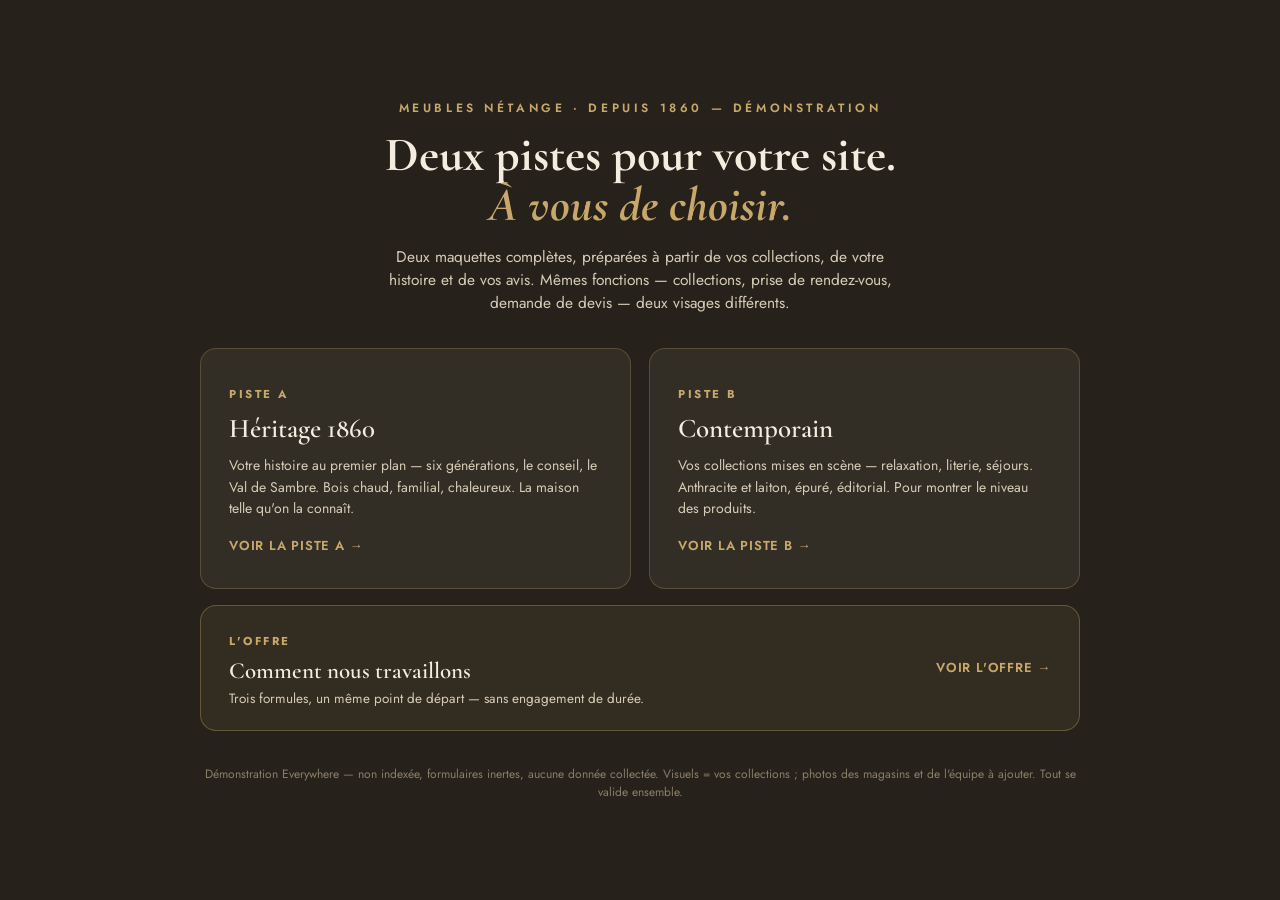
==== index.html @ 4c43f115 "regie: gamme Origine/Singulier/Everywhere — page /offre/ + porte sur le hub Origine 299 EUR puis 99 " ====
<!DOCTYPE html>
<html lang="fr"><head><meta charset="UTF-8"><meta name="viewport" content="width=device-width, initial-scale=1"><meta name="robots" content="noindex, nofollow">
<title>Meubles Nétange — deux pistes de site · démonstration Everywhere</title>
<link rel="preconnect" href="https://fonts.googleapis.com"><link rel="preconnect" href="https://fonts.gstatic.com" crossorigin>
<link href="https://fonts.googleapis.com/css2?family=Cormorant+Garamond:ital,wght@0,600;0,700;1,500&family=Jost:wght@400;600&display=swap" rel="stylesheet">
<style>
*{margin:0;padding:0;box-sizing:border-box}
body{font-family:'Jost',sans-serif;min-height:100vh;background:#26221b;color:#f3ecdf;display:flex;align-items:center;justify-content:center;padding:26px}
.hub{max-width:880px;width:100%;text-align:center}
.sur{font-size:12px;letter-spacing:.3em;text-transform:uppercase;color:#c8a86a;font-weight:600;margin-bottom:14px}
h1{font-family:'Cormorant Garamond',serif;font-weight:700;font-size:clamp(30px,5vw,48px);line-height:1.04}
h1 em{font-style:italic;color:#c8a86a}
.sous{margin:14px auto 34px;color:#d6cbb6;max-width:56ch;font-size:15.5px}
.portes{display:grid;grid-template-columns:1fr 1fr;gap:18px}
a.porte{display:block;text-decoration:none;color:inherit;background:rgba(243,236,223,.06);border:1.5px solid rgba(201,168,106,.25);border-radius:16px;padding:32px 28px;text-align:left;transition:.2s}
a.porte:hover{background:rgba(243,236,223,.11);border-color:#c8a86a;transform:translateY(-3px)}
.porte .l{font-size:11.5px;letter-spacing:.22em;text-transform:uppercase;font-weight:700;color:#c8a86a}
.porte h2{font-family:'Cormorant Garamond',serif;font-weight:600;font-size:27px;margin:8px 0 10px}
.porte p{font-size:14px;color:#d6cbb6;line-height:1.55}
.porte .go{display:inline-block;margin-top:16px;font-weight:600;font-size:13px;letter-spacing:.06em;text-transform:uppercase;color:#c8a86a}
.offre-porte{display:block;margin-top:16px;text-decoration:none;color:inherit;background:rgba(201,168,106,.08);border:1.5px solid rgba(201,168,106,.35);border-radius:16px;padding:22px 28px;text-align:left;display:flex;align-items:center;justify-content:space-between;gap:16px;transition:.2s}
.offre-porte:hover{background:rgba(201,168,106,.14);border-color:#c8a86a}
.offre-porte .l{font-size:11.5px;letter-spacing:.22em;text-transform:uppercase;font-weight:700;color:#c8a86a}
.offre-porte h2{font-family:'Cormorant Garamond',serif;font-weight:600;font-size:23px;margin:6px 0 4px}
.offre-porte p{font-size:13.5px;color:#d6cbb6}
.offre-porte .go{flex-shrink:0;font-weight:600;font-size:13px;letter-spacing:.06em;text-transform:uppercase;color:#c8a86a}
.pied{margin-top:34px;font-size:12px;color:#8a7e68}
@media(max-width:680px){.portes{grid-template-columns:1fr}.offre-porte{flex-direction:column;align-items:flex-start}}
</style></head><body>
<div class="hub">
  <div class="sur">Meubles Nétange · Depuis 1860 — démonstration</div>
  <h1>Deux pistes pour votre site.<br><em>À vous de choisir.</em></h1>
  <p class="sous">Deux maquettes complètes, préparées à partir de vos collections, de votre histoire et de vos
  avis. Mêmes fonctions — collections, prise de rendez-vous, demande de devis — deux visages différents.</p>
  <div class="portes">
    <a class="porte" href="heritage/">
      <span class="l">Piste A</span><h2>Héritage 1860</h2>
      <p>Votre histoire au premier plan — six générations, le conseil, le Val de Sambre. Bois chaud, familial,
      chaleureux. La maison telle qu'on la connaît.</p>
      <span class="go">Voir la piste A →</span>
    </a>
    <a class="porte" href="contemporain/">
      <span class="l">Piste B</span><h2>Contemporain</h2>
      <p>Vos collections mises en scène — relaxation, literie, séjours. Anthracite et laiton, épuré, éditorial.
      Pour montrer le niveau des produits.</p>
      <span class="go">Voir la piste B →</span>
    </a>
  </div>
  <a class="offre-porte" href="offre/">
    <div><span class="l">L'offre</span><h2>Comment nous travaillons</h2>
    <p>Trois formules, un même point de départ — sans engagement de durée.</p></div>
    <span class="go">Voir l'offre →</span>
  </a>
  <p class="pied">Démonstration Everywhere — non indexée, formulaires inertes, aucune donnée collectée.
  Visuels = vos collections ; photos des magasins et de l'équipe à ajouter. Tout se valide ensemble.</p>
</div>
</body></html>
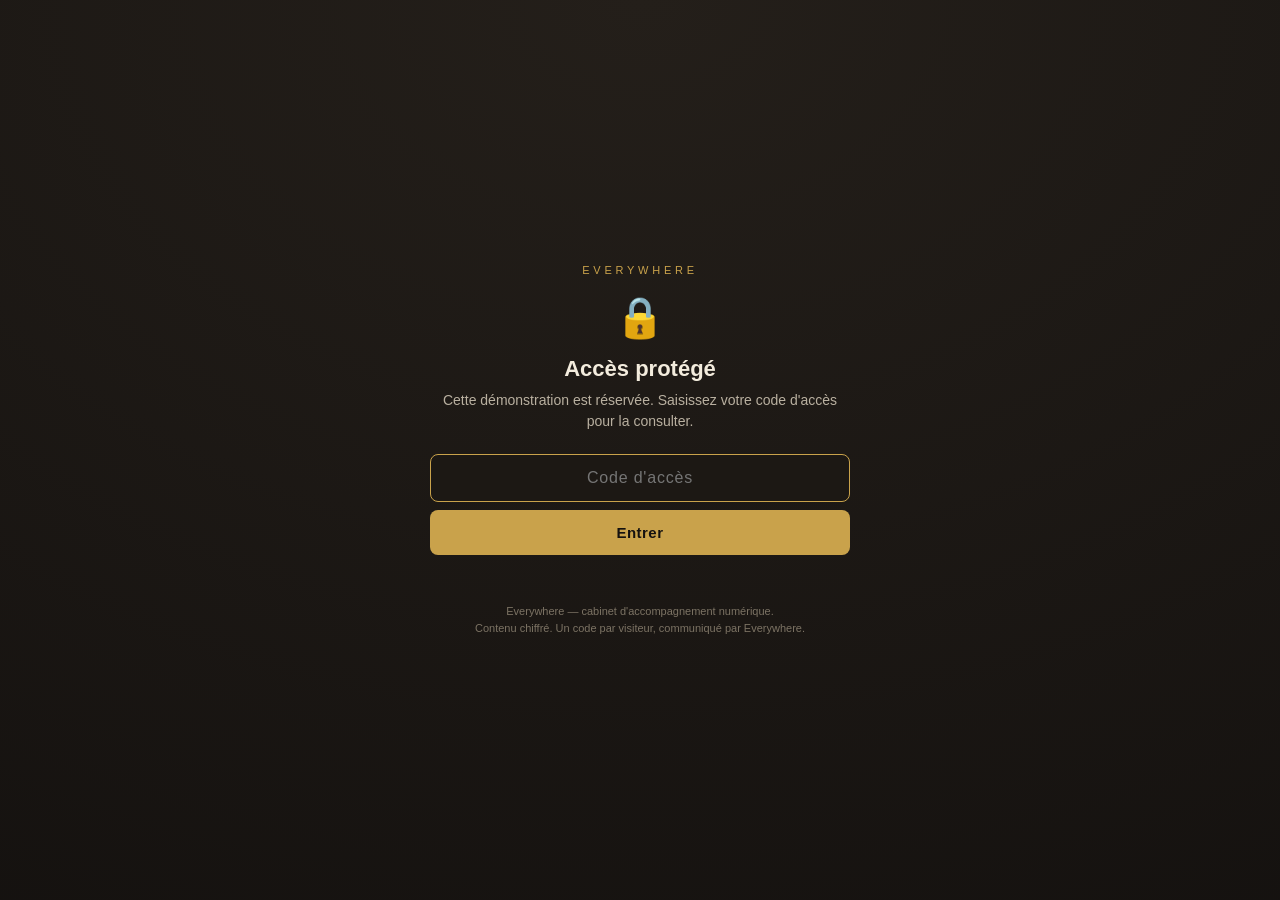
==== commit 148c142f: "regie: hero sublime (vraies photos + logo) + cadenas d'acces everywherexnetange Co-Authored-By: Clau" ====
--- a/index.html
+++ b/index.html
@@ -1,57 +1,76 @@
-<!DOCTYPE html>
-<html lang="fr"><head><meta charset="UTF-8"><meta name="viewport" content="width=device-width, initial-scale=1"><meta name="robots" content="noindex, nofollow">
-<title>Meubles Nétange — deux pistes de site · démonstration Everywhere</title>
-<link rel="preconnect" href="https://fonts.googleapis.com"><link rel="preconnect" href="https://fonts.gstatic.com" crossorigin>
-<link href="https://fonts.googleapis.com/css2?family=Cormorant+Garamond:ital,wght@0,600;0,700;1,500&family=Jost:wght@400;600&display=swap" rel="stylesheet">
+<!-- cadenas-everywhere -->
+<!DOCTYPE html><html lang="fr"><head><meta charset="UTF-8">
+<meta name="viewport" content="width=device-width, initial-scale=1.0">
+<meta name="robots" content="noindex, nofollow">
+<title>Accès protégé — Everywhere</title>
 <style>
+:root{--noir:#14110f;--or:#c9a24b;--creme:#f3ecdd}
 *{margin:0;padding:0;box-sizing:border-box}
-body{font-family:'Jost',sans-serif;min-height:100vh;background:#26221b;color:#f3ecdf;display:flex;align-items:center;justify-content:center;padding:26px}
-.hub{max-width:880px;width:100%;text-align:center}
-.sur{font-size:12px;letter-spacing:.3em;text-transform:uppercase;color:#c8a86a;font-weight:600;margin-bottom:14px}
-h1{font-family:'Cormorant Garamond',serif;font-weight:700;font-size:clamp(30px,5vw,48px);line-height:1.04}
-h1 em{font-style:italic;color:#c8a86a}
-.sous{margin:14px auto 34px;color:#d6cbb6;max-width:56ch;font-size:15.5px}
-.portes{display:grid;grid-template-columns:1fr 1fr;gap:18px}
-a.porte{display:block;text-decoration:none;color:inherit;background:rgba(243,236,223,.06);border:1.5px solid rgba(201,168,106,.25);border-radius:16px;padding:32px 28px;text-align:left;transition:.2s}
-a.porte:hover{background:rgba(243,236,223,.11);border-color:#c8a86a;transform:translateY(-3px)}
-.porte .l{font-size:11.5px;letter-spacing:.22em;text-transform:uppercase;font-weight:700;color:#c8a86a}
-.porte h2{font-family:'Cormorant Garamond',serif;font-weight:600;font-size:27px;margin:8px 0 10px}
-.porte p{font-size:14px;color:#d6cbb6;line-height:1.55}
-.porte .go{display:inline-block;margin-top:16px;font-weight:600;font-size:13px;letter-spacing:.06em;text-transform:uppercase;color:#c8a86a}
-.offre-porte{display:block;margin-top:16px;text-decoration:none;color:inherit;background:rgba(201,168,106,.08);border:1.5px solid rgba(201,168,106,.35);border-radius:16px;padding:22px 28px;text-align:left;display:flex;align-items:center;justify-content:space-between;gap:16px;transition:.2s}
-.offre-porte:hover{background:rgba(201,168,106,.14);border-color:#c8a86a}
-.offre-porte .l{font-size:11.5px;letter-spacing:.22em;text-transform:uppercase;font-weight:700;color:#c8a86a}
-.offre-porte h2{font-family:'Cormorant Garamond',serif;font-weight:600;font-size:23px;margin:6px 0 4px}
-.offre-porte p{font-size:13.5px;color:#d6cbb6}
-.offre-porte .go{flex-shrink:0;font-weight:600;font-size:13px;letter-spacing:.06em;text-transform:uppercase;color:#c8a86a}
-.pied{margin-top:34px;font-size:12px;color:#8a7e68}
-@media(max-width:680px){.portes{grid-template-columns:1fr}.offre-porte{flex-direction:column;align-items:flex-start}}
-</style></head><body>
-<div class="hub">
-  <div class="sur">Meubles Nétange · Depuis 1860 — démonstration</div>
-  <h1>Deux pistes pour votre site.<br><em>À vous de choisir.</em></h1>
-  <p class="sous">Deux maquettes complètes, préparées à partir de vos collections, de votre histoire et de vos
-  avis. Mêmes fonctions — collections, prise de rendez-vous, demande de devis — deux visages différents.</p>
-  <div class="portes">
-    <a class="porte" href="heritage/">
-      <span class="l">Piste A</span><h2>Héritage 1860</h2>
-      <p>Votre histoire au premier plan — six générations, le conseil, le Val de Sambre. Bois chaud, familial,
-      chaleureux. La maison telle qu'on la connaît.</p>
-      <span class="go">Voir la piste A →</span>
-    </a>
-    <a class="porte" href="contemporain/">
-      <span class="l">Piste B</span><h2>Contemporain</h2>
-      <p>Vos collections mises en scène — relaxation, literie, séjours. Anthracite et laiton, épuré, éditorial.
-      Pour montrer le niveau des produits.</p>
-      <span class="go">Voir la piste B →</span>
-    </a>
-  </div>
-  <a class="offre-porte" href="offre/">
-    <div><span class="l">L'offre</span><h2>Comment nous travaillons</h2>
-    <p>Trois formules, un même point de départ — sans engagement de durée.</p></div>
-    <span class="go">Voir l'offre →</span>
-  </a>
-  <p class="pied">Démonstration Everywhere — non indexée, formulaires inertes, aucune donnée collectée.
-  Visuels = vos collections ; photos des magasins et de l'équipe à ajouter. Tout se valide ensemble.</p>
+body{font-family:-apple-system,BlinkMacSystemFont,'Segoe UI',Roboto,sans-serif;min-height:100vh;
+ background:radial-gradient(120% 120% at 50% 0%,#241f1a,var(--noir));color:var(--creme);
+ display:flex;align-items:center;justify-content:center;padding:24px}
+.card{max-width:420px;width:100%;text-align:center}
+.mark{font-size:11px;letter-spacing:.34em;text-transform:uppercase;color:var(--or);margin-bottom:18px}
+.lock{font-size:40px;margin-bottom:14px}
+h1{font-size:22px;font-weight:600;line-height:1.25;margin-bottom:8px}
+p.sub{font-size:14px;color:#b9b0a0;margin-bottom:22px;line-height:1.5}
+form{display:flex;gap:8px;flex-direction:column}
+input{width:100%;background:#1c1814;border:1px solid rgba(201,162,75,.4);color:var(--creme);
+ padding:14px 16px;font-size:16px;border-radius:8px;text-align:center;letter-spacing:.05em}
+input:focus{outline:none;border-color:var(--or)}
+button{background:var(--or);color:var(--noir);border:none;padding:14px;font-size:15px;font-weight:600;
+ border-radius:8px;cursor:pointer;letter-spacing:.03em}
+button:hover{filter:brightness(1.08)}
+.err{color:#e6857a;font-size:13px;min-height:18px;margin-top:4px}
+.foot{margin-top:26px;font-size:11px;color:#7c7364;line-height:1.5}
+</style></head>
+<body>
+<div class="card">
+  <div class="mark">Everywhere</div>
+  <div class="lock">&#128274;</div>
+  <h1>Accès protégé</h1>
+  <p class="sub">Cette démonstration est réservée. Saisissez votre code d'accès pour la consulter.</p>
+  <form id="f"><input id="pw" type="password" placeholder="Code d'accès" autocomplete="off" autofocus>
+  <button type="submit">Entrer</button></form>
+  <div class="err" id="e"></div>
+  <div class="foot">Everywhere — cabinet d'accompagnement numérique.<br>Contenu chiffré. Un code par visiteur, communiqué par Everywhere.</div>
 </div>
-</body></html>
+<script>
+(function(){
+ var D={"v":1,"iters":210000,"iv":"21MWDazVznWwE14A","ct":"q13+qyh7NyGQRVXvoQjnv//I3teZnZKrOJBmvgNOZuR0ig31jqMyc989DdqSYme9lYirXJOuOD/kyCCKVH+gBe8APzO0qUgXz5xJNFHZJBWUFwSeInrTXUF1JJPFeaoSih9cJs87L3b77bj1p/[base64]/ObQ7cih+jvVy5DjybhkRGzROmRlfFzzbgT/[base64]/xLeIkM1jW5XgHfrBhgU2KMd35UHAoHHDCmeD+/y/dP373sMBWDRjoavtQ9IX7zVO9KATbpMEUDRUQxwudwnvhdf9u2M/m4katrjcUwkIOGACk6f0EFD4ExsXbEBv33P/[base64]/mssronpB8Zj2+jI4Gyo6Nn0NQAC7ELV4+pGfzbtRVjsJfIkvFN/sYUwJUuULhSt5F7utjIE0umYski+XaiCwCl320uWzEU/O3uabLCTulozjXe8ezdO97blnC0EZn7ZhladyhaE5t3H+3i7Ri1BCSKM6j/bzuuOWRS17I6uYvcz4SINplxiQWj6OTXRKmFEZ80MMhLUtOvb6Byw75dt4FH+zQGxf0xojuGyk7lF6294HGMWT/+tevoNk3nNo9qaEv4p4g6QTRgRO4RvyTXlG6GrIZKIOHO9FZu/QTS/Dbr5Az5rC/ys13LYpM1XEKjmxTHM4n3jKQU5PTN8AM5q7zj1QMs3/D5HuvOAcXHmwdVlLdvjXwhpGdDldVLFP04tULb3UEu8GiDni+zdpDzL5EVVOI3Na2szz/5SXeSknNdRdqSf57cRwBppEjTfTIfuyta/pRd65vqMDw1yWEB+Udl3PpOM6tcsEX5vGtjAi2vIa688Zn+wz6drVCu+TtQVsEmngcG+6PleBOktzVYtw/wdTLN/9SWxXYGh4zVKoxT/VR/PRhJsxpfayIAggvfiXLZtyaJ/PXEU0zRPNyQV+KnhSYcRipvv5LBf0yWCw560UJtIQMXnqyYBy0gUPKUmwgmWKMZIjxR/rM1JZinHwjCPzlp3HYKwjq3poHi+Zn7gTXUX8Fb7WVWnqQ8AI8t83OGNqDxE07rjhCcPbUIADk2aY8B5h31l79pQ6MJAqlI3rnGUs71K7C8cVX/Gn5LwOWBL1Zio/NFGNXqn4BPVrdF0E6EhdxreMSH7IgmLXvV/l2u1kWerzHd59iZCNcXlTZw1qUDXCz+xpmpPLi2ZSUTPX/L3YL+KhCsSPpy6BXL3KKbq6QEhlbQt/83VEw1Dx5LyGfhV48o8WpLId7Yh4fTBh3f8CQQDnibRKcuhowAJwzPZTDJKmD5/P89QrKZaEt/NQKYjX65Yow2XvHAYxOEQEVZnbyIJQKfW2BbQE9ZEz7j06gPGk6MGx3iYQc4xLixOF+rIDRrNz51l1HiJUXayhGyyoydWoNgbVbJ5PT3TA2gdOYSVZMDgPSfRhOBhY/JXTsxWLHpmR1aZza9b6zJmmm4hCaPYsVEW5fB8CXdSvGIrw957weT7mIuGkQl1INyL0YYKMZN4Doc2LZuBt7jyK5uzDZ0yJivIzv9ndBDkMdnZm59dhYZ5r5CsdnCyL36SjJZfKWARzAy78KCXaetqKOYUWmjvTs/AOemyHXTjq1Z1cRLLYk/GJKsR1nx3b4a9hEE5EKSGrgb7os9cwBCtvLLgQMv0PQglSr7wNFS5H50zwxHcuLNyVLc9WeGnHqm6sMi1C/U6R3v/uf6FxJi879d6ZtAGNKLHsyXLvr8fmKYMbS0vCmtr/ZmQIAX8DxIaQYKMMzkCKOPfOkOPVU29oL1CdKN4rVfSi/vbM6/ULsLdqS3OF9nFM3FBSNZcFKk9Bv8wCjm9emLRzNxXrSeLtIn7Vb0fdp9+hkQbZVf3G6UySEInQ/1Tce/N7R17/vJAcLf90dlYd1Gxy/V0J98Ic5oE7cqU6kWjHIxwmYENkgfk1KERRVO+ZFHTrUaBn8EkMo2Ir9mAa5hDqpOgchAH1wCBkFf8R7kS1DAww9kn4JpHCfvP3LLPxeMVE6U2R1HkACdnaf4E/Unn+DrfVjRIAxNiuLFZPJ4AbtlON1iNoYDcFqWW+DoDpeEW8QuoBlWWCfA2j1epGisVmQs/ugSr+c1DMiT8Ur4FpwZR6MPAl1rfbRKXztfj0d+BTpm1YiiaUmitFznvVOB0O2Uc8JsBmapPOVCxP0MAJcu6L6Guj8eIE/4fPN84M07p4K7PR3NBD4bGLYaag9RwlbEZAD8wY49th7zo2PsjqFEp4CGuQOjORhmw4OfWRLUa5yiSsbz7gmGodm/TRlTnUwpySke/Ggx/5MdEDHcuURjuf5r8QLrLqQvlOtAHeDc6TNAsZSGeC/lALc5asb3evwl/HADbfdh85YtRmqwEJ6ST1PRLZ3xvAwiy4qUqFmoHIfZJw4IprBE61/[base64]/aKSaLxyL5iKaCyP5Ketei5rRtwRaOxxRyFPkYGOZSmO1J098yMNrd6fQAjNqqmtDejkUF17gveAtAGMCE5A4TIqhpdwWBIPEPiI65np9FE80b8Fv8gYzaN/arKjEDR5PrIfVj8YtxMKQUq0FBJH7lJMmk2XDwLxJdzJvNXM3VdsT+1CPxjo9CKDfCHR8q4LLoXW14xgLy2DO4w/nU49Ljzcbf3FMfgD0NLcAAJaGkQCFTlogWnXeqi1ckIgSPA1XBRbM+I9X8Ft6+gv08T3Ww77Tl0qBNtDDnM5MdykOmAYQI7vUveKlQwdjADkGogqgoeOV/pV0dT0MnSELwxkt2iAIQH1nl+AcycsuSrbW/AcndoPeW8HfATPinABz5S//P7Od3zcw8xrkHV2DEX0yQfuxVEoYa975yzgPa6tcwZ8MUW9Pwwe1h7qZEf+8JaoUc2UhF2s14AqI64QrBiz5WnDXnt2qbsisCN10V0w0ph8V/B5UqgE2mfVgySGYXJnwTH7tZFnVK2s+b+YYdpTsQbz5R6slqYeZ0qKK+5owXyeD38n7xC83/emC507K/Jy6RKWo00pPKGlrzPabnhvTGTY4Bmsbv1tgVffz+Pxcpo+47NmGTXxC3EndjjCz00xjod4HeRkS/n6280ejyNcy7SNQlTblAFcMYAT4e55AU+Qs4CwYnwaWot4BQYuUIo8Wlvy4qkAC6NtZEtFtWili4zIEaAC8gLA6/edDx0OxIrcdqCnGa69Krcod4QOgspOBECEmr9DWkLX1+Lnb4J07TOHdamKgPh09VBWSNZ+wIZhvqRnL9JdWQqplEwaMI6jsAScfzkgHdm4xjUlGIiva6OX7jA2Jy8tTu3Hrbhsac90z7xYUAraGG5h+oXdBRfuIUFACphzT8X/e/FTCvb+m64xSDQtDBO/p8lyJHkMFRBYa+7NOe5uSDrDtfL2avtfGRZDG2tMJxwmLfVfbRD3r9cGlFM1bk1tcqmRLpSg/MuT+sGyid2Tw0sT3Rr7XJ/Bf7Z1lZF0bl9Mm4Jy8eYcCrnBmgSOa0fCqnsvAvgPPTo3qAlaf1MA6ZnaI3/Aq4lAceyLCPCFor8ZVflpXSYgm0GS0k/WhE2TnZsn2oTSHoAlf0bUP+q95MrbVtwLv9DxiLsDKl6lsaThNw8UOs8hze9cPANoobvjX3Zi9RNfgm6I+Wyvvq3Z+CN+HnB+i/mLNJMYASA3k1OWNTFUnd1l2Zwbd/y4PN7rlbYDPmIOWQuwnxMB5+Yd98zknDRo4Mf6ov8s/U6QkLedTNeFwobvlDGIUIEcutvNrB/jV5RmksyAQo3TP8/yrtfmFvcS+KoID+APRZ4x6G+5qrdpJjPQXVkmZ5SdVbxg3YQp8dVitOsoADqxU33cCSO3/p4S0//[base64]/[base64]/rLzWY7F6p9TPEa93nbL/fcO6OmyTPo2BXkSZuwHbEBjL65poAyXbLRq2UQGJYbNhIkRPESVYpojpfANPBhg/3u3gfwmNTBwSsMScvLsSuoY4CMpnzk4Loz2vLRwS1LTGIx1HRSAWktzshs8YE+cBfdC7fXr5IBetJVo9g5GNwyaKnXW4Vw+I+e9+mH5QKM5oq6Nlx5IbuPG1hJIFwVCJ935erJ/s6+GQuA8p+a0fglyUiKiZaKAHUOvqUp9nWG49q+Vwb3OL10X4Ch1278BGXw6hNDGooFACsNZL4GYHUeRqvyO5hIH7Kn+fEL0OHci6RrNXCebl0HR0IyQK/VVtnrqt0bySWbuH4KhtqtuZrzvJJfL/w/11EW+yWSNn7Ai1E7Iqrldy//Y42A5UL4kURD9VpnWqH+Jvl8fvWqrSEJ2SKiNqTPLkHqsXIwqMs8MWiv0NLeeg1Z5FF3oyzl+3IWgmlJ3NeSIvEo+zKcVj82Y/LPA8xEQLMLQcRO0BQ34PjU4XkaQQod7aeXkQ+aDLvRJ32JrUSHLgI6qX5MCoOqT2e4KF5YLYT7DDBvVQPzeCinRNBgyaBXNbfxmZxXdiCxYqTpFzWqRIF35skHLha4K3/nm7HKmcvd8j36qLg+/S+JqA==","wraps":[{"role":"client","salt":"roxH5c6mtOVqRRHB15J4ug==","iv":"SqeIbiCEw0ao1gWC","wrapped":"f3eVs8nR9yLwd/OOIoB9eIlZbCwc3d7APvrO3cfGYeR87asloSNgWjomZKiFOB1h"}]};
+ var dec=function(s){var b=atob(s),u=new Uint8Array(b.length);for(var i=0;i<b.length;i++)u[i]=b.charCodeAt(i);return u;};
+ var enc=new TextEncoder();
+ async function derive(pw,salt){
+  var km=await crypto.subtle.importKey('raw',enc.encode(pw),'PBKDF2',false,['deriveKey']);
+  return crypto.subtle.deriveKey({name:'PBKDF2',salt:salt,iterations:D.iters,hash:'SHA-256'},km,{name:'AES-GCM',length:256},false,['decrypt']);
+ }
+ async function tryUnlock(pw){
+  for(var i=0;i<D.wraps.length;i++){
+   var w=D.wraps[i];
+   try{
+    var wk=await derive(pw,dec(w.salt));
+    var ckRaw=new Uint8Array(await crypto.subtle.decrypt({name:'AES-GCM',iv:dec(w.iv)},wk,dec(w.wrapped)));
+    var ck=await crypto.subtle.importKey('raw',ckRaw,'AES-GCM',false,['decrypt']);
+    var html=new TextDecoder().decode(await crypto.subtle.decrypt({name:'AES-GCM',iv:dec(D.iv)},ck,dec(D.ct)));
+    return {ok:true,role:w.role,html:html};
+   }catch(e){}
+  }
+  return {ok:false};
+ }
+ function render(html){document.open();document.write(html);document.close();}
+ async function boot(){
+  var pw=null;try{pw=sessionStorage.getItem('ew_pass');}catch(e){}
+  if(pw){var r=await tryUnlock(pw);if(r.ok){render(r.html);return;}}
+  document.getElementById('f').addEventListener('submit',async function(ev){
+   ev.preventDefault();
+   var v=document.getElementById('pw').value;
+   document.getElementById('e').textContent='';
+   var r=await tryUnlock(v);
+   if(r.ok){try{sessionStorage.setItem('ew_pass',v);}catch(e){}render(r.html);}
+   else{document.getElementById('e').textContent='Code incorrect.';document.getElementById('pw').select();}
+  });
+ }
+ if(!crypto||!crypto.subtle){document.getElementById('e').textContent='Navigateur non compatible.';}else{boot();}
+})();
+</script>
+</body></html>
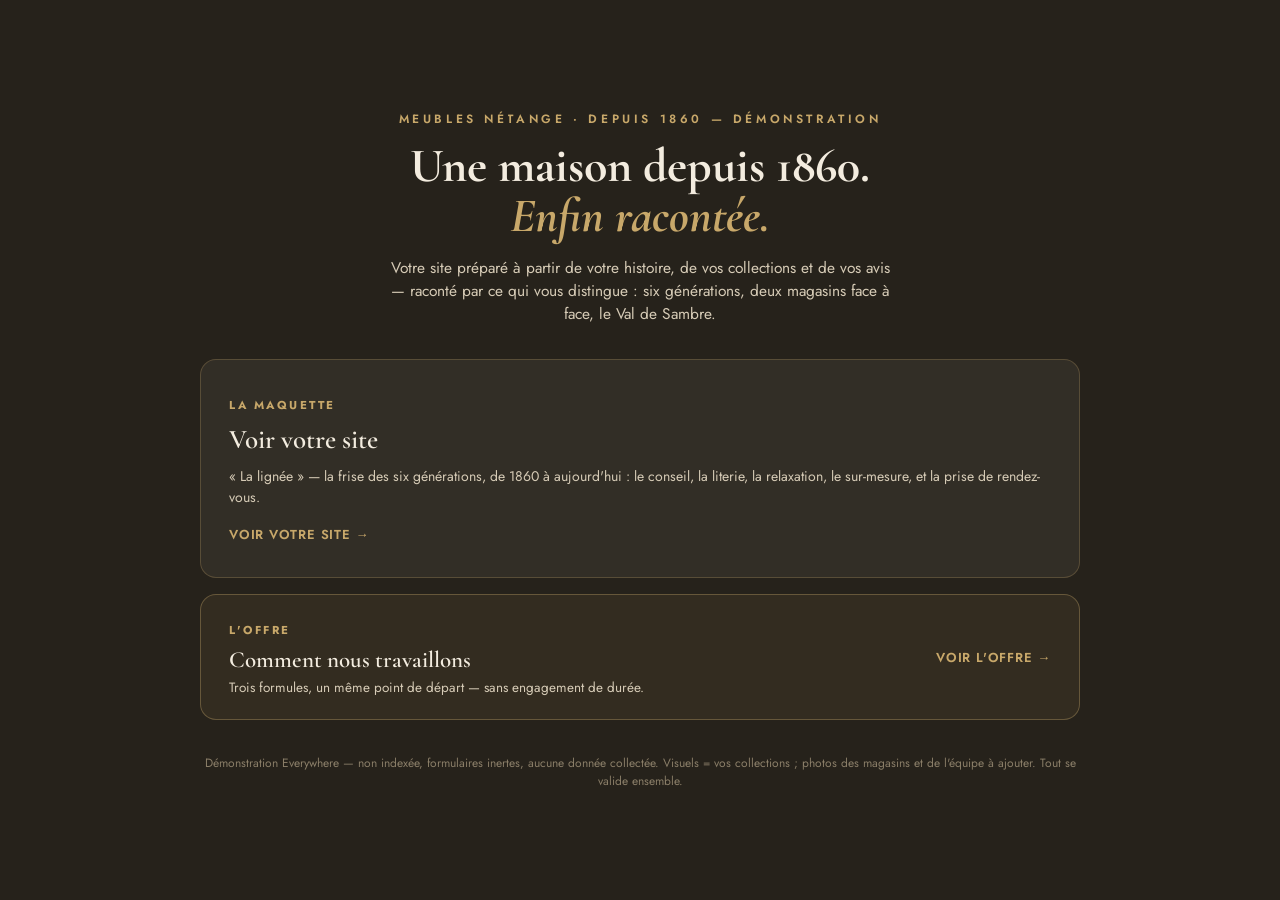
==== commit c150d364: "demo ouverte — retrait du cadenas (acces libre jusqu'a nouvel ordre)" ====
--- a/index.html
+++ b/index.html
@@ -1,76 +1,51 @@
-<!-- cadenas-everywhere -->
-<!DOCTYPE html><html lang="fr"><head><meta charset="UTF-8">
-<meta name="viewport" content="width=device-width, initial-scale=1.0">
-<meta name="robots" content="noindex, nofollow">
-<title>Accès protégé — Everywhere</title>
+<!DOCTYPE html>
+<html lang="fr"><head><meta charset="UTF-8"><meta name="viewport" content="width=device-width, initial-scale=1"><meta name="robots" content="noindex, nofollow">
+<title>Meubles Nétange — deux pistes de site · démonstration Everywhere</title>
+<link rel="preconnect" href="https://fonts.googleapis.com"><link rel="preconnect" href="https://fonts.gstatic.com" crossorigin>
+<link href="https://fonts.googleapis.com/css2?family=Cormorant+Garamond:ital,wght@0,600;0,700;1,500&family=Jost:wght@400;600&display=swap" rel="stylesheet">
 <style>
-:root{--noir:#14110f;--or:#c9a24b;--creme:#f3ecdd}
 *{margin:0;padding:0;box-sizing:border-box}
-body{font-family:-apple-system,BlinkMacSystemFont,'Segoe UI',Roboto,sans-serif;min-height:100vh;
- background:radial-gradient(120% 120% at 50% 0%,#241f1a,var(--noir));color:var(--creme);
- display:flex;align-items:center;justify-content:center;padding:24px}
-.card{max-width:420px;width:100%;text-align:center}
-.mark{font-size:11px;letter-spacing:.34em;text-transform:uppercase;color:var(--or);margin-bottom:18px}
-.lock{font-size:40px;margin-bottom:14px}
-h1{font-size:22px;font-weight:600;line-height:1.25;margin-bottom:8px}
-p.sub{font-size:14px;color:#b9b0a0;margin-bottom:22px;line-height:1.5}
-form{display:flex;gap:8px;flex-direction:column}
-input{width:100%;background:#1c1814;border:1px solid rgba(201,162,75,.4);color:var(--creme);
- padding:14px 16px;font-size:16px;border-radius:8px;text-align:center;letter-spacing:.05em}
-input:focus{outline:none;border-color:var(--or)}
-button{background:var(--or);color:var(--noir);border:none;padding:14px;font-size:15px;font-weight:600;
- border-radius:8px;cursor:pointer;letter-spacing:.03em}
-button:hover{filter:brightness(1.08)}
-.err{color:#e6857a;font-size:13px;min-height:18px;margin-top:4px}
-.foot{margin-top:26px;font-size:11px;color:#7c7364;line-height:1.5}
-</style></head>
-<body>
-<div class="card">
-  <div class="mark">Everywhere</div>
-  <div class="lock">&#128274;</div>
-  <h1>Accès protégé</h1>
-  <p class="sub">Cette démonstration est réservée. Saisissez votre code d'accès pour la consulter.</p>
-  <form id="f"><input id="pw" type="password" placeholder="Code d'accès" autocomplete="off" autofocus>
-  <button type="submit">Entrer</button></form>
-  <div class="err" id="e"></div>
-  <div class="foot">Everywhere — cabinet d'accompagnement numérique.<br>Contenu chiffré. Un code par visiteur, communiqué par Everywhere.</div>
+body{font-family:'Jost',sans-serif;min-height:100vh;background:#26221b;color:#f3ecdf;display:flex;align-items:center;justify-content:center;padding:26px}
+.hub{max-width:880px;width:100%;text-align:center}
+.sur{font-size:12px;letter-spacing:.3em;text-transform:uppercase;color:#c8a86a;font-weight:600;margin-bottom:14px}
+h1{font-family:'Cormorant Garamond',serif;font-weight:700;font-size:clamp(30px,5vw,48px);line-height:1.04}
+h1 em{font-style:italic;color:#c8a86a}
+.sous{margin:14px auto 34px;color:#d6cbb6;max-width:56ch;font-size:15.5px}
+.portes{display:grid;grid-template-columns:1fr 1fr;gap:18px}
+a.porte{display:block;text-decoration:none;color:inherit;background:rgba(243,236,223,.06);border:1.5px solid rgba(201,168,106,.25);border-radius:16px;padding:32px 28px;text-align:left;transition:.2s}
+a.porte:hover{background:rgba(243,236,223,.11);border-color:#c8a86a;transform:translateY(-3px)}
+.porte .l{font-size:11.5px;letter-spacing:.22em;text-transform:uppercase;font-weight:700;color:#c8a86a}
+.porte h2{font-family:'Cormorant Garamond',serif;font-weight:600;font-size:27px;margin:8px 0 10px}
+.porte p{font-size:14px;color:#d6cbb6;line-height:1.55}
+.porte .go{display:inline-block;margin-top:16px;font-weight:600;font-size:13px;letter-spacing:.06em;text-transform:uppercase;color:#c8a86a}
+.offre-porte{display:block;margin-top:16px;text-decoration:none;color:inherit;background:rgba(201,168,106,.08);border:1.5px solid rgba(201,168,106,.35);border-radius:16px;padding:22px 28px;text-align:left;display:flex;align-items:center;justify-content:space-between;gap:16px;transition:.2s}
+.offre-porte:hover{background:rgba(201,168,106,.14);border-color:#c8a86a}
+.offre-porte .l{font-size:11.5px;letter-spacing:.22em;text-transform:uppercase;font-weight:700;color:#c8a86a}
+.offre-porte h2{font-family:'Cormorant Garamond',serif;font-weight:600;font-size:23px;margin:6px 0 4px}
+.offre-porte p{font-size:13.5px;color:#d6cbb6}
+.offre-porte .go{flex-shrink:0;font-weight:600;font-size:13px;letter-spacing:.06em;text-transform:uppercase;color:#c8a86a}
+.pied{margin-top:34px;font-size:12px;color:#8a7e68}
+@media(max-width:680px){.portes{grid-template-columns:1fr}.offre-porte{flex-direction:column;align-items:flex-start}}
+</style></head><body>
+<div class="hub">
+  <div class="sur">Meubles Nétange · Depuis 1860 — démonstration</div>
+  <h1>Une maison depuis 1860.<br><em>Enfin racontée.</em></h1>
+  <p class="sous">Votre site préparé à partir de votre histoire, de vos collections et de vos avis —
+  raconté par ce qui vous distingue : six générations, deux magasins face à face, le Val de Sambre.</p>
+  <div class="portes" style="grid-template-columns:1fr">
+    <a class="porte" href="heritage/">
+      <span class="l">La maquette</span><h2>Voir votre site</h2>
+      <p>« La lignée » — la frise des six générations, de 1860 à aujourd'hui : le conseil, la literie,
+      la relaxation, le sur-mesure, et la prise de rendez-vous.</p>
+      <span class="go">Voir votre site →</span>
+    </a>
+  </div>
+  <a class="offre-porte" href="offre/">
+    <div><span class="l">L'offre</span><h2>Comment nous travaillons</h2>
+    <p>Trois formules, un même point de départ — sans engagement de durée.</p></div>
+    <span class="go">Voir l'offre →</span>
+  </a>
+  <p class="pied">Démonstration Everywhere — non indexée, formulaires inertes, aucune donnée collectée.
+  Visuels = vos collections ; photos des magasins et de l'équipe à ajouter. Tout se valide ensemble.</p>
 </div>
-<script>
-(function(){
- var D={"v":1,"iters":210000,"iv":"21MWDazVznWwE14A","ct":"q13+qyh7NyGQRVXvoQjnv//I3teZnZKrOJBmvgNOZuR0ig31jqMyc989DdqSYme9lYirXJOuOD/kyCCKVH+gBe8APzO0qUgXz5xJNFHZJBWUFwSeInrTXUF1JJPFeaoSih9cJs87L3b77bj1p/[base64]/ObQ7cih+jvVy5DjybhkRGzROmRlfFzzbgT/[base64]/xLeIkM1jW5XgHfrBhgU2KMd35UHAoHHDCmeD+/y/dP373sMBWDRjoavtQ9IX7zVO9KATbpMEUDRUQxwudwnvhdf9u2M/m4katrjcUwkIOGACk6f0EFD4ExsXbEBv33P/[base64]/mssronpB8Zj2+jI4Gyo6Nn0NQAC7ELV4+pGfzbtRVjsJfIkvFN/sYUwJUuULhSt5F7utjIE0umYski+XaiCwCl320uWzEU/O3uabLCTulozjXe8ezdO97blnC0EZn7ZhladyhaE5t3H+3i7Ri1BCSKM6j/bzuuOWRS17I6uYvcz4SINplxiQWj6OTXRKmFEZ80MMhLUtOvb6Byw75dt4FH+zQGxf0xojuGyk7lF6294HGMWT/+tevoNk3nNo9qaEv4p4g6QTRgRO4RvyTXlG6GrIZKIOHO9FZu/QTS/Dbr5Az5rC/ys13LYpM1XEKjmxTHM4n3jKQU5PTN8AM5q7zj1QMs3/D5HuvOAcXHmwdVlLdvjXwhpGdDldVLFP04tULb3UEu8GiDni+zdpDzL5EVVOI3Na2szz/5SXeSknNdRdqSf57cRwBppEjTfTIfuyta/pRd65vqMDw1yWEB+Udl3PpOM6tcsEX5vGtjAi2vIa688Zn+wz6drVCu+TtQVsEmngcG+6PleBOktzVYtw/wdTLN/9SWxXYGh4zVKoxT/VR/PRhJsxpfayIAggvfiXLZtyaJ/PXEU0zRPNyQV+KnhSYcRipvv5LBf0yWCw560UJtIQMXnqyYBy0gUPKUmwgmWKMZIjxR/rM1JZinHwjCPzlp3HYKwjq3poHi+Zn7gTXUX8Fb7WVWnqQ8AI8t83OGNqDxE07rjhCcPbUIADk2aY8B5h31l79pQ6MJAqlI3rnGUs71K7C8cVX/Gn5LwOWBL1Zio/NFGNXqn4BPVrdF0E6EhdxreMSH7IgmLXvV/l2u1kWerzHd59iZCNcXlTZw1qUDXCz+xpmpPLi2ZSUTPX/L3YL+KhCsSPpy6BXL3KKbq6QEhlbQt/83VEw1Dx5LyGfhV48o8WpLId7Yh4fTBh3f8CQQDnibRKcuhowAJwzPZTDJKmD5/P89QrKZaEt/NQKYjX65Yow2XvHAYxOEQEVZnbyIJQKfW2BbQE9ZEz7j06gPGk6MGx3iYQc4xLixOF+rIDRrNz51l1HiJUXayhGyyoydWoNgbVbJ5PT3TA2gdOYSVZMDgPSfRhOBhY/JXTsxWLHpmR1aZza9b6zJmmm4hCaPYsVEW5fB8CXdSvGIrw957weT7mIuGkQl1INyL0YYKMZN4Doc2LZuBt7jyK5uzDZ0yJivIzv9ndBDkMdnZm59dhYZ5r5CsdnCyL36SjJZfKWARzAy78KCXaetqKOYUWmjvTs/AOemyHXTjq1Z1cRLLYk/GJKsR1nx3b4a9hEE5EKSGrgb7os9cwBCtvLLgQMv0PQglSr7wNFS5H50zwxHcuLNyVLc9WeGnHqm6sMi1C/U6R3v/uf6FxJi879d6ZtAGNKLHsyXLvr8fmKYMbS0vCmtr/ZmQIAX8DxIaQYKMMzkCKOPfOkOPVU29oL1CdKN4rVfSi/vbM6/ULsLdqS3OF9nFM3FBSNZcFKk9Bv8wCjm9emLRzNxXrSeLtIn7Vb0fdp9+hkQbZVf3G6UySEInQ/1Tce/N7R17/vJAcLf90dlYd1Gxy/V0J98Ic5oE7cqU6kWjHIxwmYENkgfk1KERRVO+ZFHTrUaBn8EkMo2Ir9mAa5hDqpOgchAH1wCBkFf8R7kS1DAww9kn4JpHCfvP3LLPxeMVE6U2R1HkACdnaf4E/Unn+DrfVjRIAxNiuLFZPJ4AbtlON1iNoYDcFqWW+DoDpeEW8QuoBlWWCfA2j1epGisVmQs/ugSr+c1DMiT8Ur4FpwZR6MPAl1rfbRKXztfj0d+BTpm1YiiaUmitFznvVOB0O2Uc8JsBmapPOVCxP0MAJcu6L6Guj8eIE/4fPN84M07p4K7PR3NBD4bGLYaag9RwlbEZAD8wY49th7zo2PsjqFEp4CGuQOjORhmw4OfWRLUa5yiSsbz7gmGodm/TRlTnUwpySke/Ggx/5MdEDHcuURjuf5r8QLrLqQvlOtAHeDc6TNAsZSGeC/lALc5asb3evwl/HADbfdh85YtRmqwEJ6ST1PRLZ3xvAwiy4qUqFmoHIfZJw4IprBE61/[base64]/aKSaLxyL5iKaCyP5Ketei5rRtwRaOxxRyFPkYGOZSmO1J098yMNrd6fQAjNqqmtDejkUF17gveAtAGMCE5A4TIqhpdwWBIPEPiI65np9FE80b8Fv8gYzaN/arKjEDR5PrIfVj8YtxMKQUq0FBJH7lJMmk2XDwLxJdzJvNXM3VdsT+1CPxjo9CKDfCHR8q4LLoXW14xgLy2DO4w/nU49Ljzcbf3FMfgD0NLcAAJaGkQCFTlogWnXeqi1ckIgSPA1XBRbM+I9X8Ft6+gv08T3Ww77Tl0qBNtDDnM5MdykOmAYQI7vUveKlQwdjADkGogqgoeOV/pV0dT0MnSELwxkt2iAIQH1nl+AcycsuSrbW/AcndoPeW8HfATPinABz5S//P7Od3zcw8xrkHV2DEX0yQfuxVEoYa975yzgPa6tcwZ8MUW9Pwwe1h7qZEf+8JaoUc2UhF2s14AqI64QrBiz5WnDXnt2qbsisCN10V0w0ph8V/B5UqgE2mfVgySGYXJnwTH7tZFnVK2s+b+YYdpTsQbz5R6slqYeZ0qKK+5owXyeD38n7xC83/emC507K/Jy6RKWo00pPKGlrzPabnhvTGTY4Bmsbv1tgVffz+Pxcpo+47NmGTXxC3EndjjCz00xjod4HeRkS/n6280ejyNcy7SNQlTblAFcMYAT4e55AU+Qs4CwYnwaWot4BQYuUIo8Wlvy4qkAC6NtZEtFtWili4zIEaAC8gLA6/edDx0OxIrcdqCnGa69Krcod4QOgspOBECEmr9DWkLX1+Lnb4J07TOHdamKgPh09VBWSNZ+wIZhvqRnL9JdWQqplEwaMI6jsAScfzkgHdm4xjUlGIiva6OX7jA2Jy8tTu3Hrbhsac90z7xYUAraGG5h+oXdBRfuIUFACphzT8X/e/FTCvb+m64xSDQtDBO/p8lyJHkMFRBYa+7NOe5uSDrDtfL2avtfGRZDG2tMJxwmLfVfbRD3r9cGlFM1bk1tcqmRLpSg/MuT+sGyid2Tw0sT3Rr7XJ/Bf7Z1lZF0bl9Mm4Jy8eYcCrnBmgSOa0fCqnsvAvgPPTo3qAlaf1MA6ZnaI3/Aq4lAceyLCPCFor8ZVflpXSYgm0GS0k/WhE2TnZsn2oTSHoAlf0bUP+q95MrbVtwLv9DxiLsDKl6lsaThNw8UOs8hze9cPANoobvjX3Zi9RNfgm6I+Wyvvq3Z+CN+HnB+i/mLNJMYASA3k1OWNTFUnd1l2Zwbd/y4PN7rlbYDPmIOWQuwnxMB5+Yd98zknDRo4Mf6ov8s/U6QkLedTNeFwobvlDGIUIEcutvNrB/jV5RmksyAQo3TP8/yrtfmFvcS+KoID+APRZ4x6G+5qrdpJjPQXVkmZ5SdVbxg3YQp8dVitOsoADqxU33cCSO3/p4S0//[base64]/[base64]/rLzWY7F6p9TPEa93nbL/fcO6OmyTPo2BXkSZuwHbEBjL65poAyXbLRq2UQGJYbNhIkRPESVYpojpfANPBhg/3u3gfwmNTBwSsMScvLsSuoY4CMpnzk4Loz2vLRwS1LTGIx1HRSAWktzshs8YE+cBfdC7fXr5IBetJVo9g5GNwyaKnXW4Vw+I+e9+mH5QKM5oq6Nlx5IbuPG1hJIFwVCJ935erJ/s6+GQuA8p+a0fglyUiKiZaKAHUOvqUp9nWG49q+Vwb3OL10X4Ch1278BGXw6hNDGooFACsNZL4GYHUeRqvyO5hIH7Kn+fEL0OHci6RrNXCebl0HR0IyQK/VVtnrqt0bySWbuH4KhtqtuZrzvJJfL/w/11EW+yWSNn7Ai1E7Iqrldy//Y42A5UL4kURD9VpnWqH+Jvl8fvWqrSEJ2SKiNqTPLkHqsXIwqMs8MWiv0NLeeg1Z5FF3oyzl+3IWgmlJ3NeSIvEo+zKcVj82Y/LPA8xEQLMLQcRO0BQ34PjU4XkaQQod7aeXkQ+aDLvRJ32JrUSHLgI6qX5MCoOqT2e4KF5YLYT7DDBvVQPzeCinRNBgyaBXNbfxmZxXdiCxYqTpFzWqRIF35skHLha4K3/nm7HKmcvd8j36qLg+/S+JqA==","wraps":[{"role":"client","salt":"roxH5c6mtOVqRRHB15J4ug==","iv":"SqeIbiCEw0ao1gWC","wrapped":"f3eVs8nR9yLwd/OOIoB9eIlZbCwc3d7APvrO3cfGYeR87asloSNgWjomZKiFOB1h"}]};
- var dec=function(s){var b=atob(s),u=new Uint8Array(b.length);for(var i=0;i<b.length;i++)u[i]=b.charCodeAt(i);return u;};
- var enc=new TextEncoder();
- async function derive(pw,salt){
-  var km=await crypto.subtle.importKey('raw',enc.encode(pw),'PBKDF2',false,['deriveKey']);
-  return crypto.subtle.deriveKey({name:'PBKDF2',salt:salt,iterations:D.iters,hash:'SHA-256'},km,{name:'AES-GCM',length:256},false,['decrypt']);
- }
- async function tryUnlock(pw){
-  for(var i=0;i<D.wraps.length;i++){
-   var w=D.wraps[i];
-   try{
-    var wk=await derive(pw,dec(w.salt));
-    var ckRaw=new Uint8Array(await crypto.subtle.decrypt({name:'AES-GCM',iv:dec(w.iv)},wk,dec(w.wrapped)));
-    var ck=await crypto.subtle.importKey('raw',ckRaw,'AES-GCM',false,['decrypt']);
-    var html=new TextDecoder().decode(await crypto.subtle.decrypt({name:'AES-GCM',iv:dec(D.iv)},ck,dec(D.ct)));
-    return {ok:true,role:w.role,html:html};
-   }catch(e){}
-  }
-  return {ok:false};
- }
- function render(html){document.open();document.write(html);document.close();}
- async function boot(){
-  var pw=null;try{pw=sessionStorage.getItem('ew_pass');}catch(e){}
-  if(pw){var r=await tryUnlock(pw);if(r.ok){render(r.html);return;}}
-  document.getElementById('f').addEventListener('submit',async function(ev){
-   ev.preventDefault();
-   var v=document.getElementById('pw').value;
-   document.getElementById('e').textContent='';
-   var r=await tryUnlock(v);
-   if(r.ok){try{sessionStorage.setItem('ew_pass',v);}catch(e){}render(r.html);}
-   else{document.getElementById('e').textContent='Code incorrect.';document.getElementById('pw').select();}
-  });
- }
- if(!crypto||!crypto.subtle){document.getElementById('e').textContent='Navigateur non compatible.';}else{boot();}
-})();
-</script>
-</body></html>+</body></html>
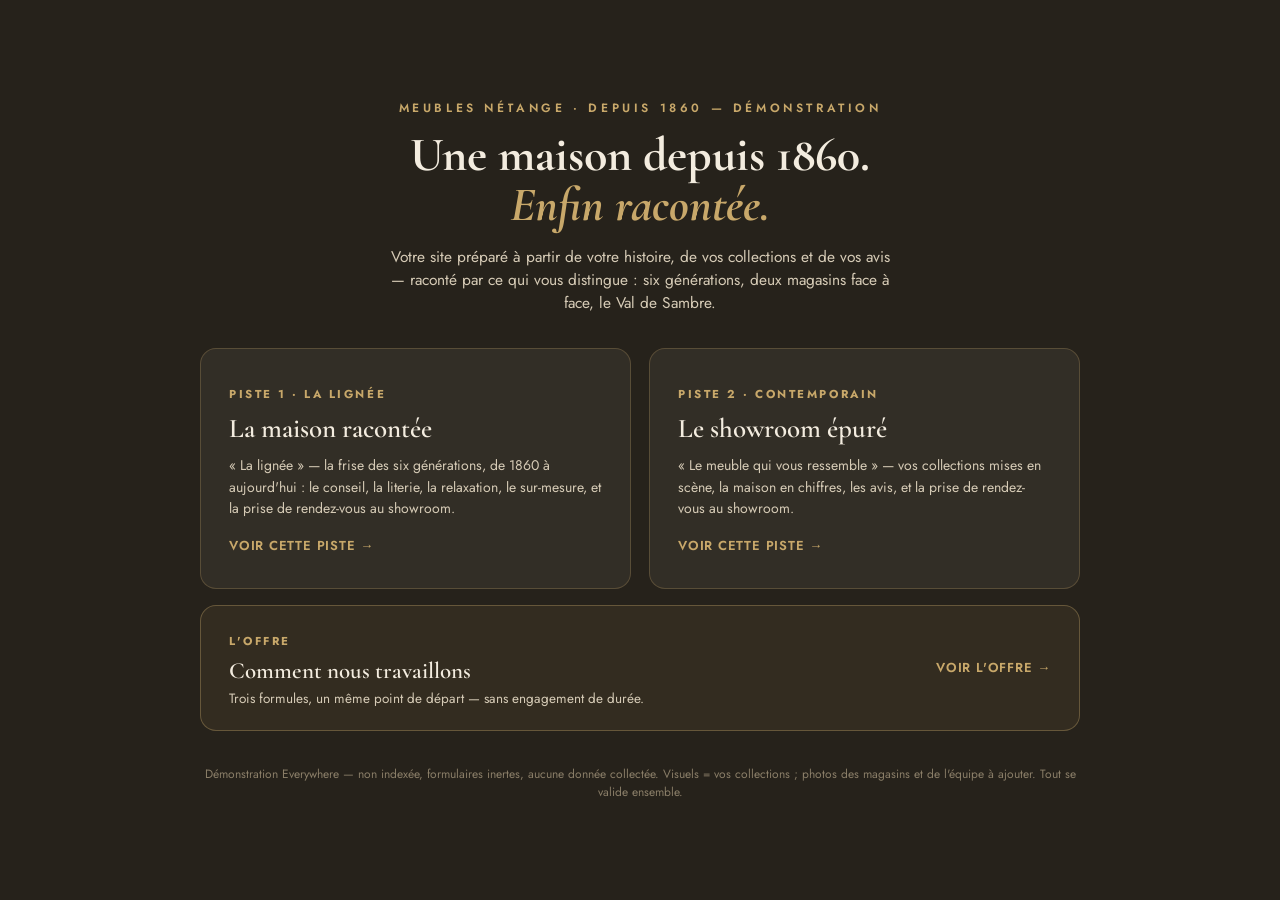
==== commit 67098743: "piste contemporaine restauree + module RDV showroom x2 + carte NFC + hub deux portes" ====
--- a/index.html
+++ b/index.html
@@ -32,12 +32,18 @@
   <h1>Une maison depuis 1860.<br><em>Enfin racontée.</em></h1>
   <p class="sous">Votre site préparé à partir de votre histoire, de vos collections et de vos avis —
   raconté par ce qui vous distingue : six générations, deux magasins face à face, le Val de Sambre.</p>
-  <div class="portes" style="grid-template-columns:1fr">
+  <div class="portes">
     <a class="porte" href="heritage/">
-      <span class="l">La maquette</span><h2>Voir votre site</h2>
+      <span class="l">Piste 1 · La Lignée</span><h2>La maison racontée</h2>
       <p>« La lignée » — la frise des six générations, de 1860 à aujourd'hui : le conseil, la literie,
-      la relaxation, le sur-mesure, et la prise de rendez-vous.</p>
-      <span class="go">Voir votre site →</span>
+      la relaxation, le sur-mesure, et la prise de rendez-vous au showroom.</p>
+      <span class="go">Voir cette piste →</span>
+    </a>
+    <a class="porte" href="contemporain/">
+      <span class="l">Piste 2 · Contemporain</span><h2>Le showroom épuré</h2>
+      <p>« Le meuble qui vous ressemble » — vos collections mises en scène, la maison en chiffres,
+      les avis, et la prise de rendez-vous au showroom.</p>
+      <span class="go">Voir cette piste →</span>
     </a>
   </div>
   <a class="offre-porte" href="offre/">
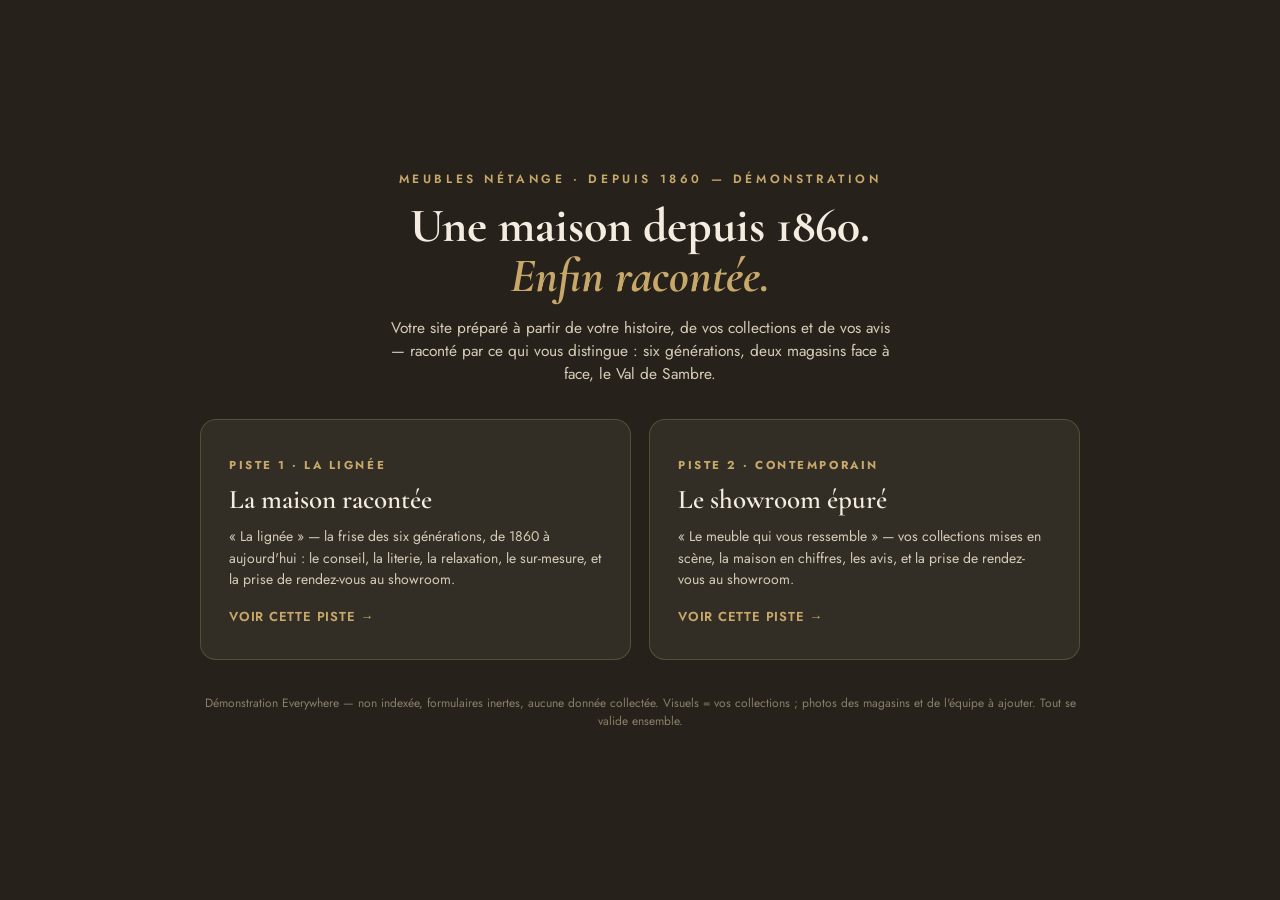
==== commit 1e24fc81: "offre retiree : ancienne gamme, ne correspond plus au catalogue du 07/10" ====
--- a/index.html
+++ b/index.html
@@ -46,11 +46,6 @@
       <span class="go">Voir cette piste →</span>
     </a>
   </div>
-  <a class="offre-porte" href="offre/">
-    <div><span class="l">L'offre</span><h2>Comment nous travaillons</h2>
-    <p>Trois formules, un même point de départ — sans engagement de durée.</p></div>
-    <span class="go">Voir l'offre →</span>
-  </a>
   <p class="pied">Démonstration Everywhere — non indexée, formulaires inertes, aucune donnée collectée.
   Visuels = vos collections ; photos des magasins et de l'équipe à ajouter. Tout se valide ensemble.</p>
 </div>
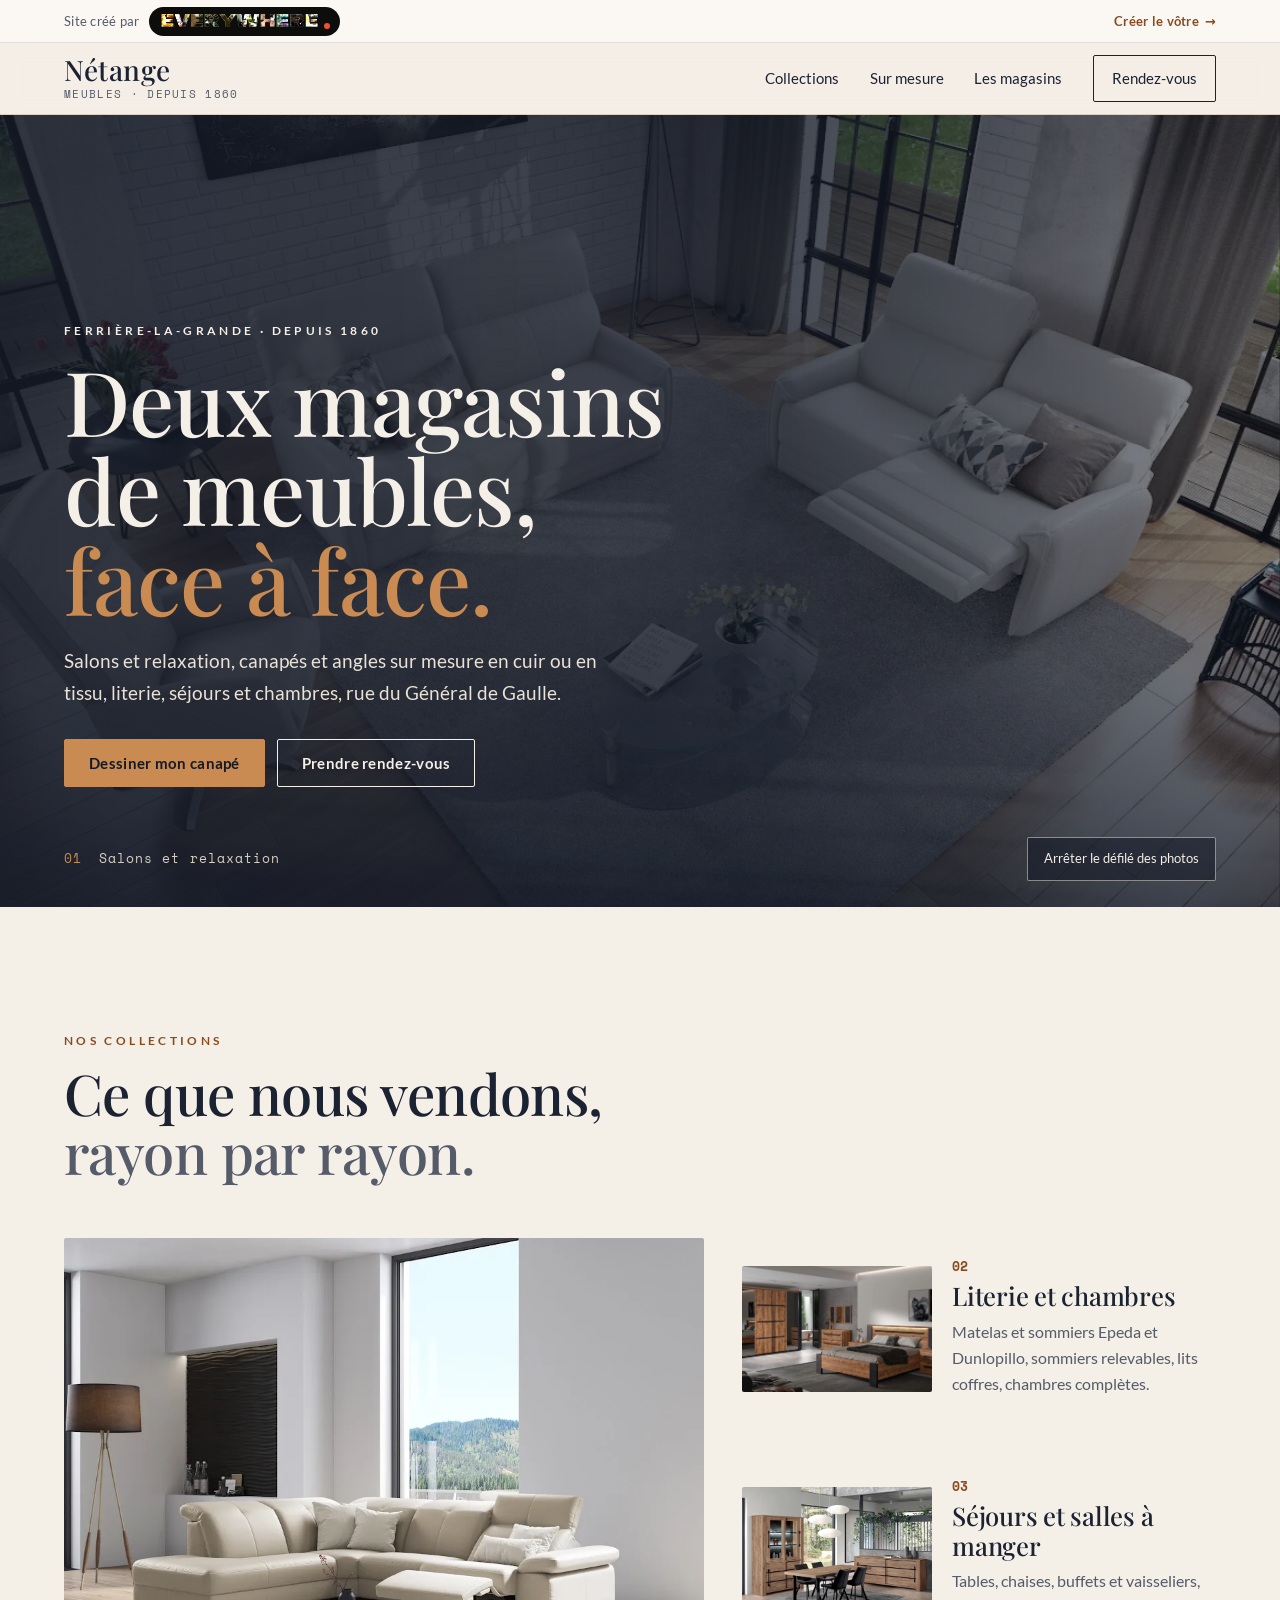
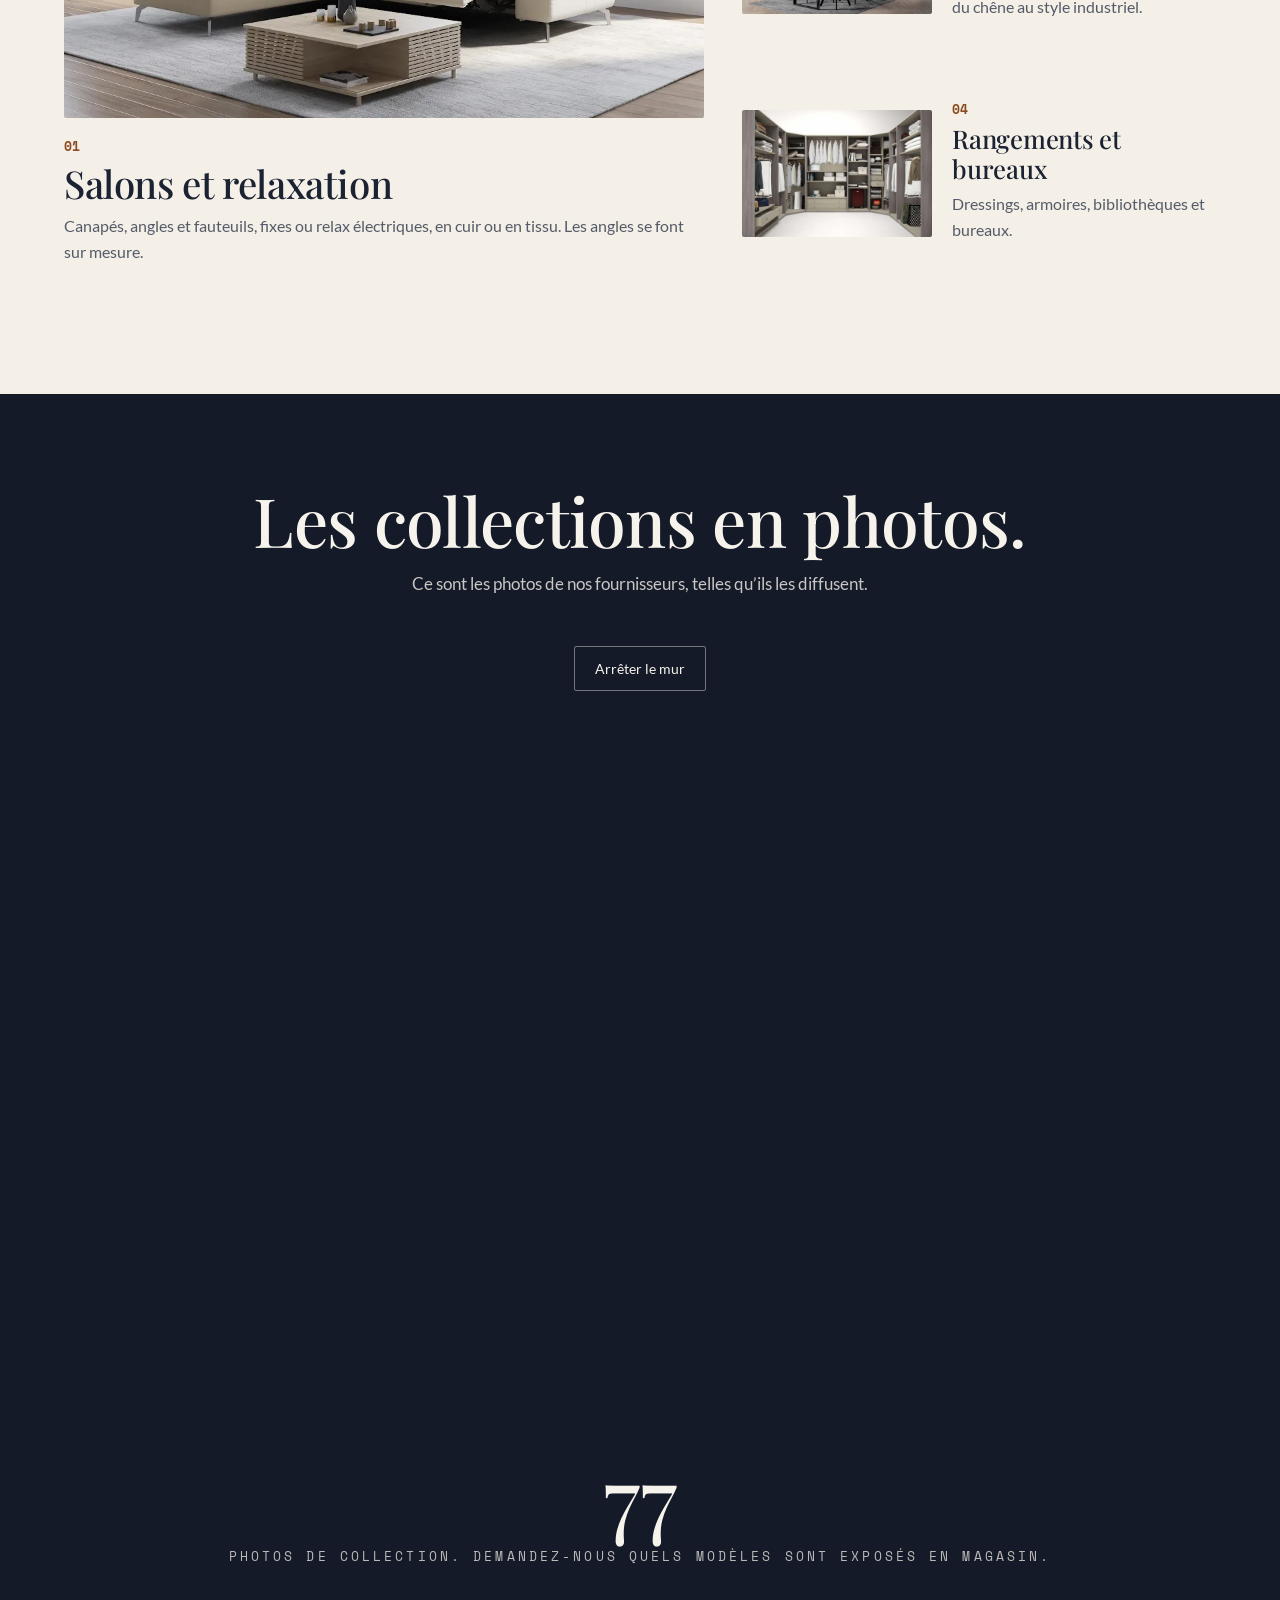
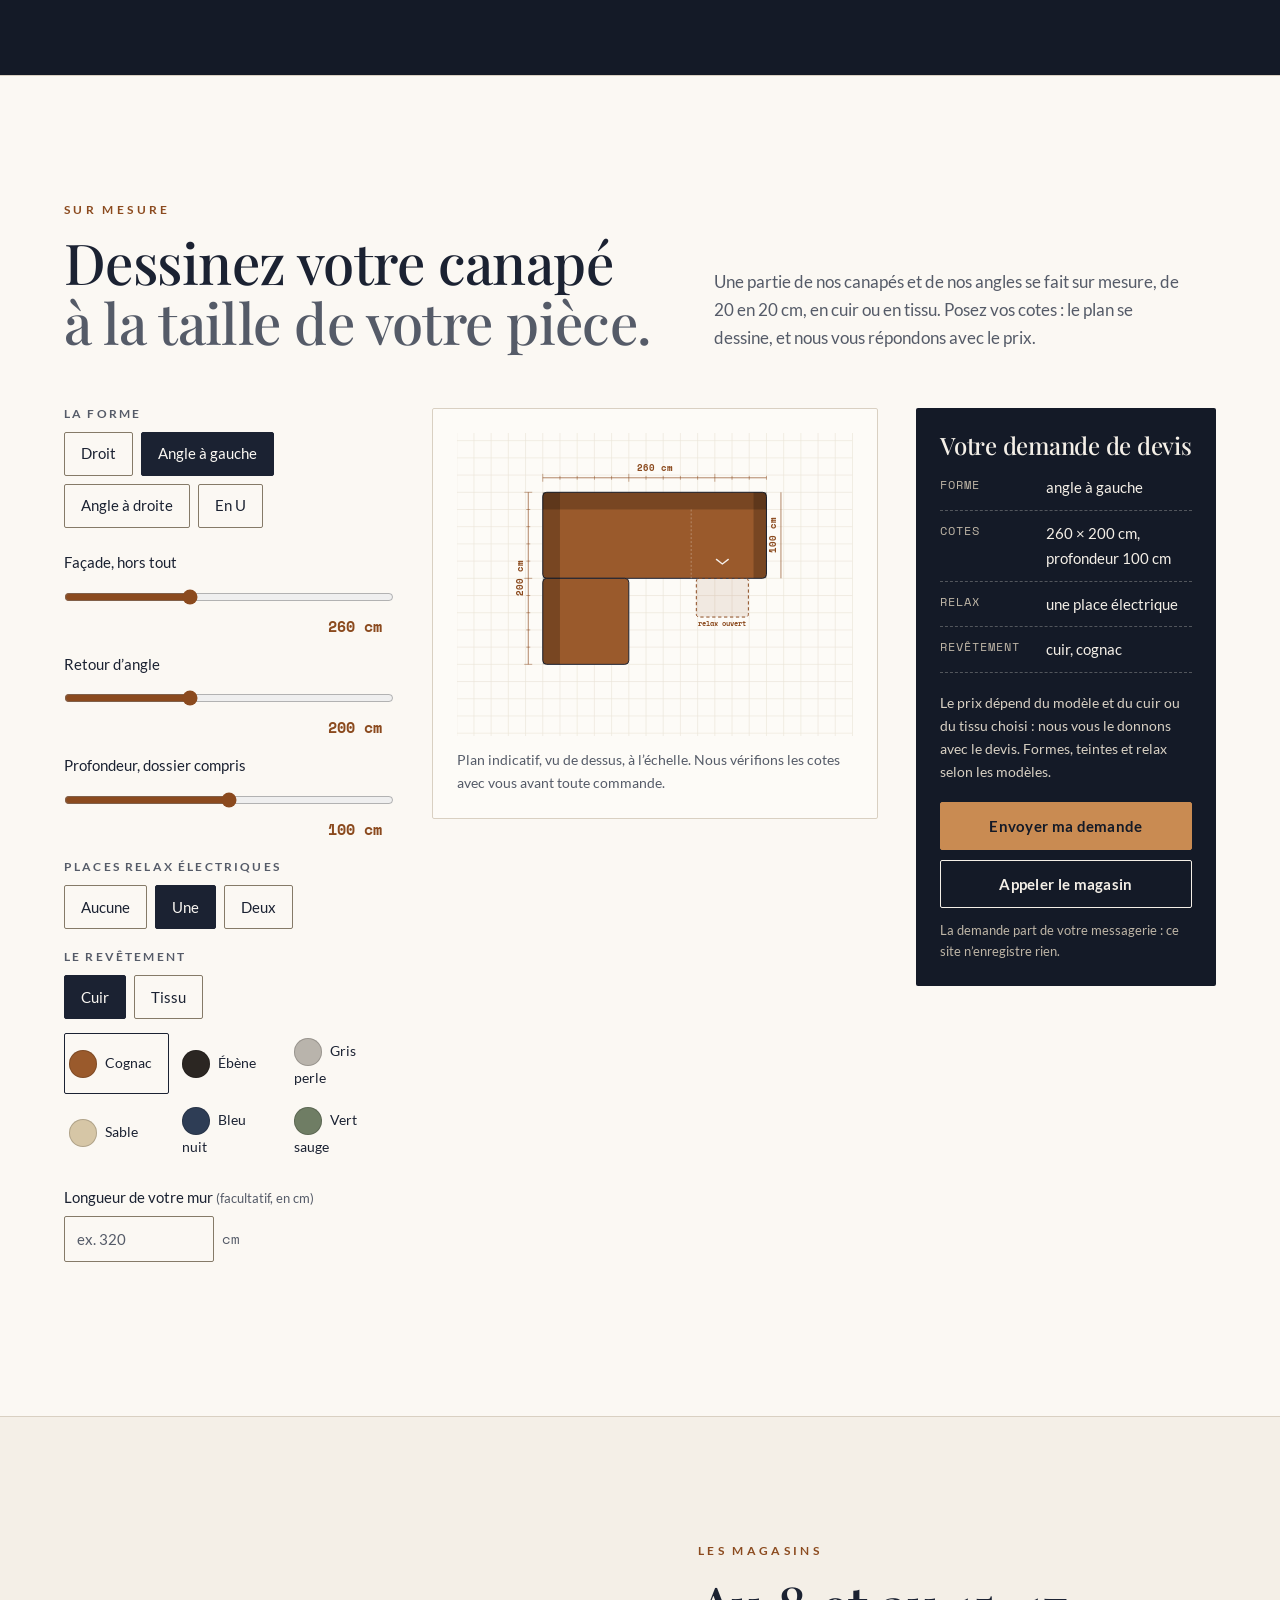
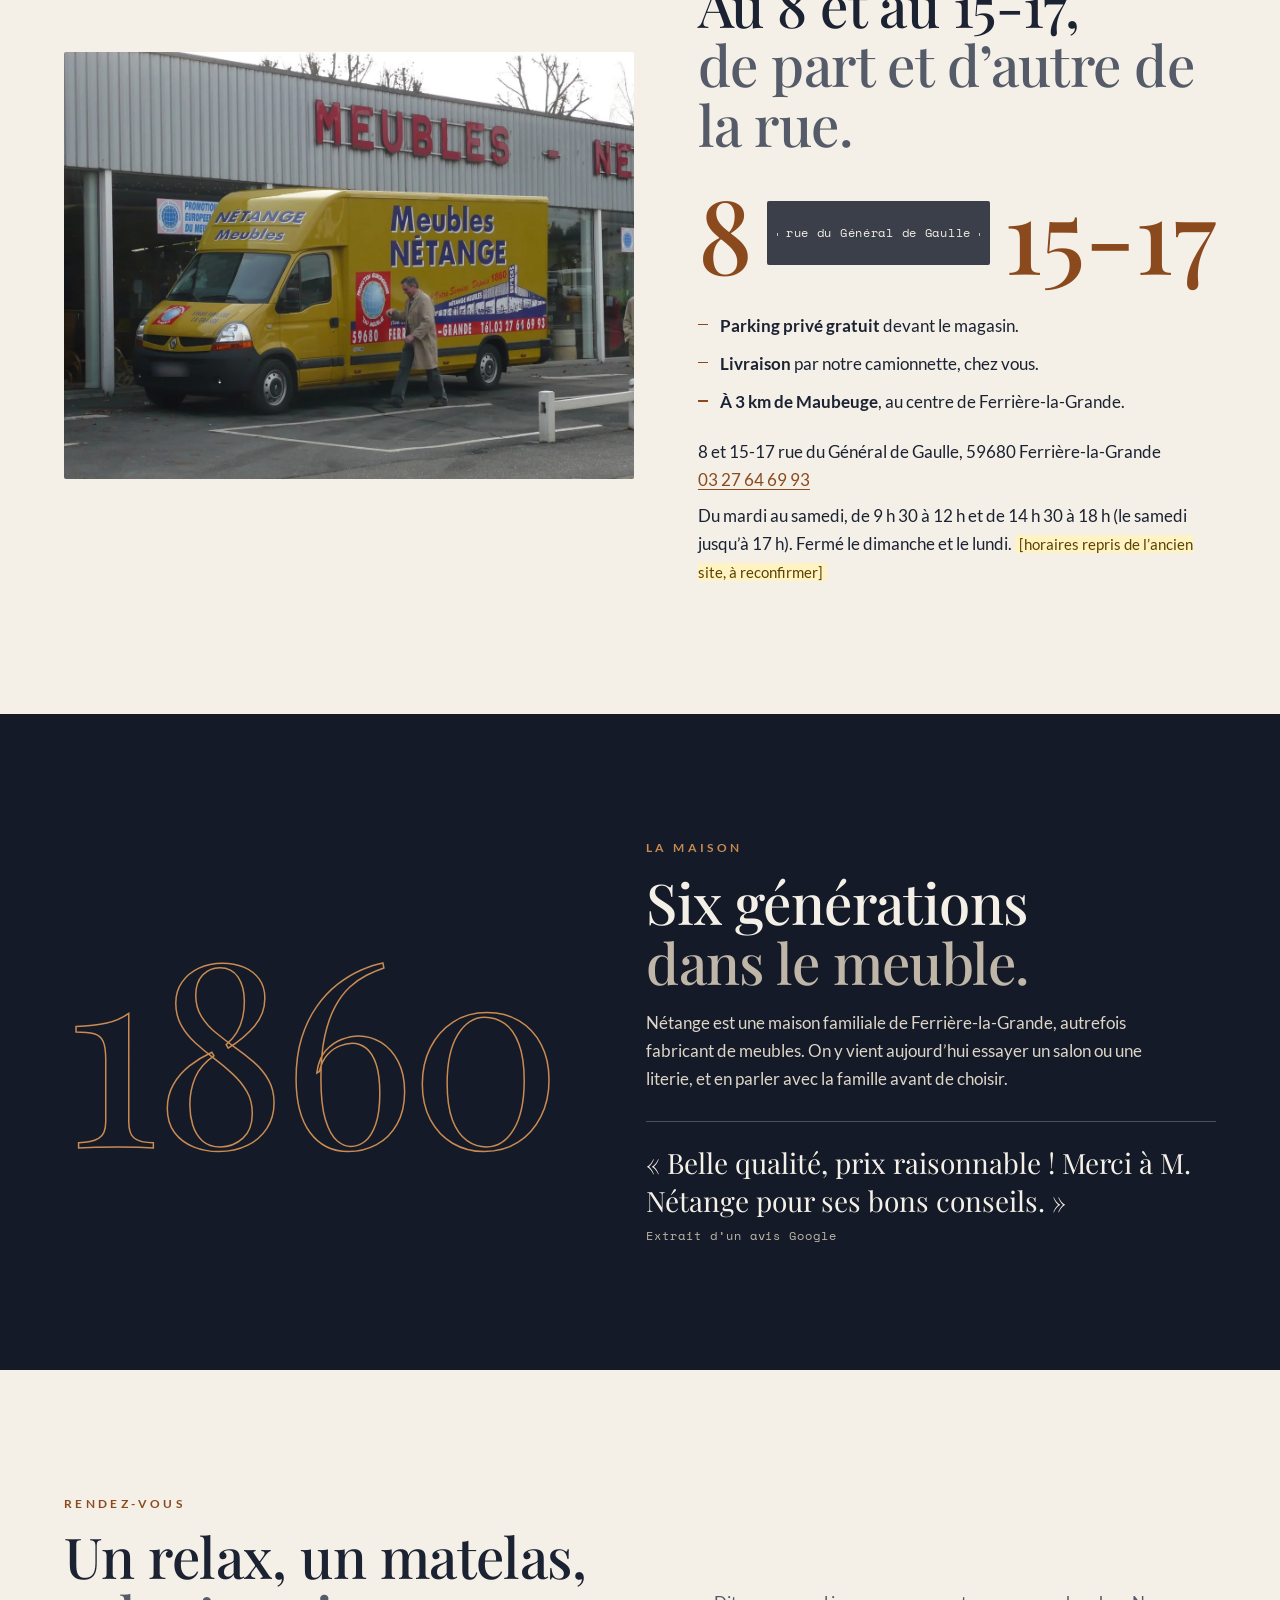
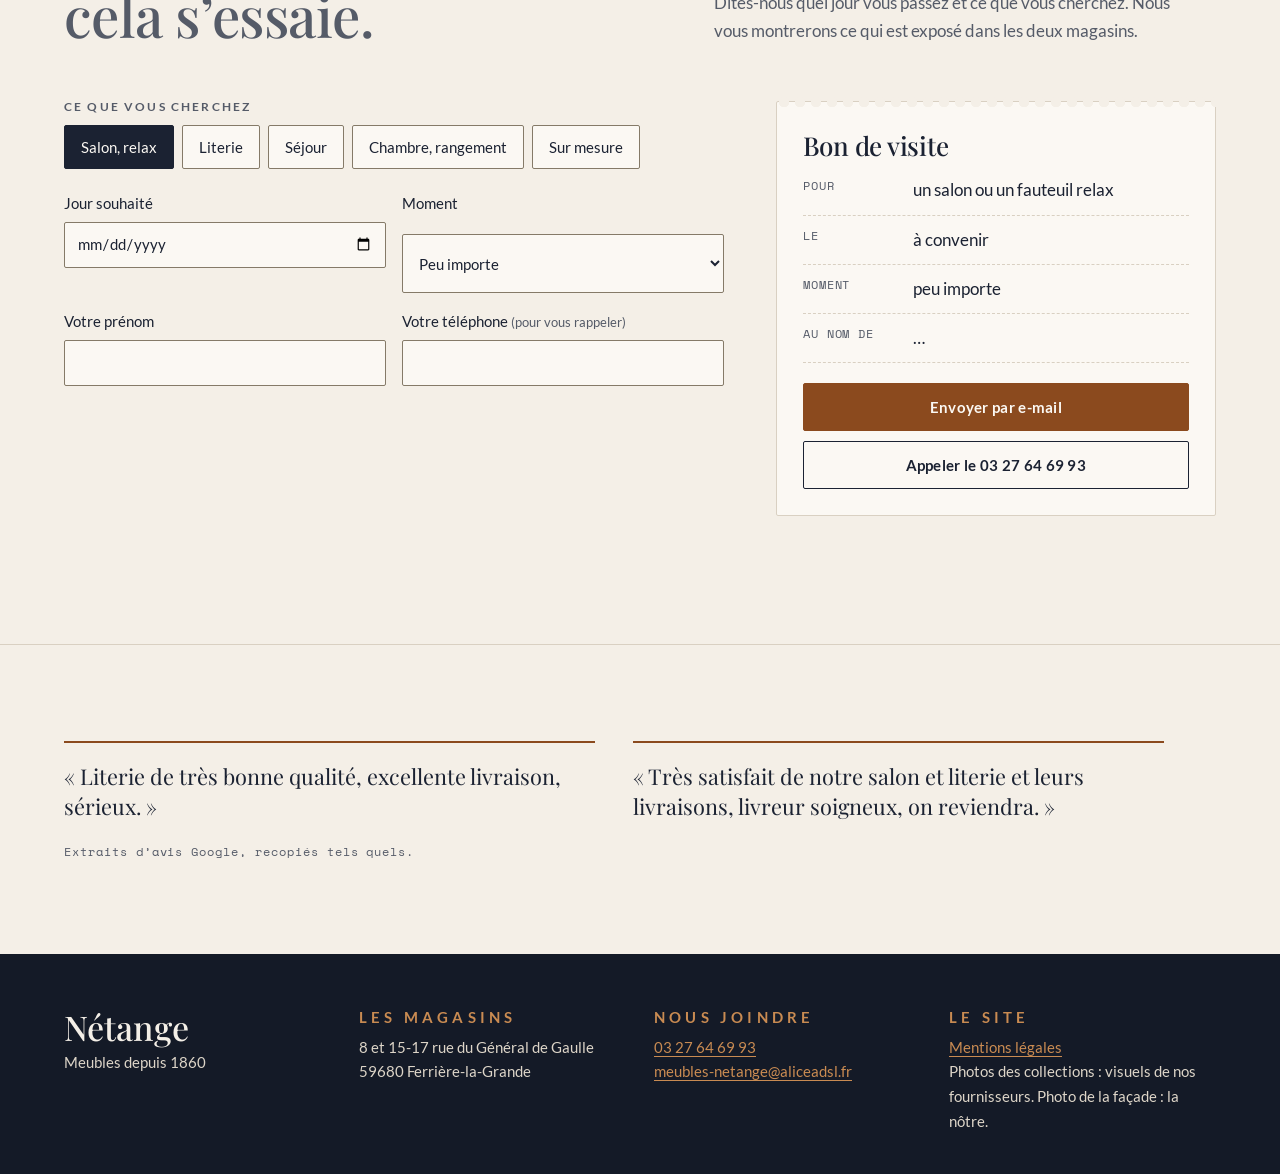
==== commit f73c77c0: "nouvelle demo : la rue des deux magasins, leurs 77 photos, canape sur mesure dessine a l'echelle (re" ====
--- a/index.html
+++ b/index.html
@@ -1,52 +1,645 @@
-<!DOCTYPE html>
-<html lang="fr"><head><meta charset="UTF-8"><meta name="viewport" content="width=device-width, initial-scale=1"><meta name="robots" content="noindex, nofollow">
-<title>Meubles Nétange — deux pistes de site · démonstration Everywhere</title>
-<link rel="preconnect" href="https://fonts.googleapis.com"><link rel="preconnect" href="https://fonts.gstatic.com" crossorigin>
-<link href="https://fonts.googleapis.com/css2?family=Cormorant+Garamond:ital,wght@0,600;0,700;1,500&family=Jost:wght@400;600&display=swap" rel="stylesheet">
-<style>
-*{margin:0;padding:0;box-sizing:border-box}
-body{font-family:'Jost',sans-serif;min-height:100vh;background:#26221b;color:#f3ecdf;display:flex;align-items:center;justify-content:center;padding:26px}
-.hub{max-width:880px;width:100%;text-align:center}
-.sur{font-size:12px;letter-spacing:.3em;text-transform:uppercase;color:#c8a86a;font-weight:600;margin-bottom:14px}
-h1{font-family:'Cormorant Garamond',serif;font-weight:700;font-size:clamp(30px,5vw,48px);line-height:1.04}
-h1 em{font-style:italic;color:#c8a86a}
-.sous{margin:14px auto 34px;color:#d6cbb6;max-width:56ch;font-size:15.5px}
-.portes{display:grid;grid-template-columns:1fr 1fr;gap:18px}
-a.porte{display:block;text-decoration:none;color:inherit;background:rgba(243,236,223,.06);border:1.5px solid rgba(201,168,106,.25);border-radius:16px;padding:32px 28px;text-align:left;transition:.2s}
-a.porte:hover{background:rgba(243,236,223,.11);border-color:#c8a86a;transform:translateY(-3px)}
-.porte .l{font-size:11.5px;letter-spacing:.22em;text-transform:uppercase;font-weight:700;color:#c8a86a}
-.porte h2{font-family:'Cormorant Garamond',serif;font-weight:600;font-size:27px;margin:8px 0 10px}
-.porte p{font-size:14px;color:#d6cbb6;line-height:1.55}
-.porte .go{display:inline-block;margin-top:16px;font-weight:600;font-size:13px;letter-spacing:.06em;text-transform:uppercase;color:#c8a86a}
-.offre-porte{display:block;margin-top:16px;text-decoration:none;color:inherit;background:rgba(201,168,106,.08);border:1.5px solid rgba(201,168,106,.35);border-radius:16px;padding:22px 28px;text-align:left;display:flex;align-items:center;justify-content:space-between;gap:16px;transition:.2s}
-.offre-porte:hover{background:rgba(201,168,106,.14);border-color:#c8a86a}
-.offre-porte .l{font-size:11.5px;letter-spacing:.22em;text-transform:uppercase;font-weight:700;color:#c8a86a}
-.offre-porte h2{font-family:'Cormorant Garamond',serif;font-weight:600;font-size:23px;margin:6px 0 4px}
-.offre-porte p{font-size:13.5px;color:#d6cbb6}
-.offre-porte .go{flex-shrink:0;font-weight:600;font-size:13px;letter-spacing:.06em;text-transform:uppercase;color:#c8a86a}
-.pied{margin-top:34px;font-size:12px;color:#8a7e68}
-@media(max-width:680px){.portes{grid-template-columns:1fr}.offre-porte{flex-direction:column;align-items:flex-start}}
-</style></head><body>
-<div class="hub">
-  <div class="sur">Meubles Nétange · Depuis 1860 — démonstration</div>
-  <h1>Une maison depuis 1860.<br><em>Enfin racontée.</em></h1>
-  <p class="sous">Votre site préparé à partir de votre histoire, de vos collections et de vos avis —
-  raconté par ce qui vous distingue : six générations, deux magasins face à face, le Val de Sambre.</p>
-  <div class="portes">
-    <a class="porte" href="heritage/">
-      <span class="l">Piste 1 · La Lignée</span><h2>La maison racontée</h2>
-      <p>« La lignée » — la frise des six générations, de 1860 à aujourd'hui : le conseil, la literie,
-      la relaxation, le sur-mesure, et la prise de rendez-vous au showroom.</p>
-      <span class="go">Voir cette piste →</span>
+<!doctype html>
+<html lang="fr">
+<head>
+<meta charset="utf-8">
+<meta name="viewport" content="width=device-width, initial-scale=1">
+<meta name="robots" content="noindex, nofollow">
+<title>Meubles Nétange · Salons, relaxation, literie et séjours à Ferrière-la-Grande</title>
+<meta name="description" content="Meubles Nétange, deux magasins face à face rue du Général de Gaulle à Ferrière-la-Grande, près de Maubeuge : salons et relaxation, canapés et angles sur mesure en cuir ou en tissu, literie, séjours et chambres.">
+<meta name="theme-color" content="#141a27">
+<link rel="icon" href="favicon.svg" type="image/svg+xml">
+<link rel="stylesheet" href="assets/couches/polices/polices.css">
+<link rel="stylesheet" href="assets/couches/signature-everywhere/couche.css?v=302e0957">
+<link rel="stylesheet" href="assets/couches/mur-catalogue/couche.css?v=2b95faa6">
+<link rel="stylesheet" href="assets/netange.css?v=6ddb106e">
+<script src="assets/couches/signature-everywhere/couche.js?v=e9b15fac" defer></script>
+<script src="assets/couches/mur-catalogue/couche.js?v=71513969" defer></script>
+<script src="assets/netange.js?v=5bc8360d" defer></script>
+</head>
+<body>
+<a class="evitement" href="#contenu">Aller au contenu</a>
+
+<aside class="c-signature-everywhere" aria-label="Réalisation du site">
+  <div class="se-in">
+    <a class="se-marque" href="https://every-where.fr/?depuis=meubles-netange">
+      <span class="se-par"><span class="se-par-long">Site </span>créé par</span>
+      <span class="se-pastille" aria-hidden="true"><span class="se-logo"><video class="se-v" muted playsinline preload="none" poster="assets/couches/signature-everywhere/media/everywhere-fin.jpg" data-src="assets/couches/signature-everywhere/media/everywhere.mp4"></video></span><span class="se-point"></span></span>
+      <span class="se-sr">Everywhere (ouvre le site every-where.fr)</span>
     </a>
-    <a class="porte" href="contemporain/">
-      <span class="l">Piste 2 · Contemporain</span><h2>Le showroom épuré</h2>
-      <p>« Le meuble qui vous ressemble » — vos collections mises en scène, la maison en chiffres,
-      les avis, et la prise de rendez-vous au showroom.</p>
-      <span class="go">Voir cette piste →</span>
-    </a>
-  </div>
-  <p class="pied">Démonstration Everywhere — non indexée, formulaires inertes, aucune donnée collectée.
-  Visuels = vos collections ; photos des magasins et de l'équipe à ajouter. Tout se valide ensemble.</p>
-</div>
-</body></html>
+    <a class="se-acces" href="https://every-where.fr/?depuis=meubles-netange#contact">Créer le vôtre <span aria-hidden="true">→</span></a>
+  </div>
+</aside>
+
+<header class="entete">
+  <a class="marque" href="#haut">
+    <span class="marque-nom">Nétange</span>
+    <span class="marque-sous">Meubles · depuis 1860</span><span class="sr">, retour en haut</span>
+  </a>
+  <nav aria-label="Navigation principale">
+    <ul>
+      <li><a href="#univers">Collections</a></li>
+      <li><a href="#sur-mesure">Sur mesure</a></li>
+      <li><a href="#magasins">Les magasins</a></li>
+      <li><a class="nav-rdv" href="#rendez-vous">Rendez-vous</a></li>
+    </ul>
+  </nav>
+</header>
+
+<main id="contenu">
+
+<!-- 1. La vitrine : nos intérieurs en fondu lent ; tout le texte reste lisible sans script -->
+<section class="vitrine" id="haut" aria-labelledby="titre-vitrine">
+  <div class="vitrine-photos" aria-hidden="true">
+    <img class="actif" src="media/grand/salons-172.webp" alt="" width="1280" height="853" fetchpriority="high">
+    <img src="media/grand/salons-166.webp" alt="" width="1280" height="853" loading="lazy">
+    <img src="media/grand/sejours-112.webp" alt="" width="1280" height="853" loading="lazy">
+    <img src="media/grand/salons-185.webp" alt="" width="1280" height="853" loading="lazy">
+    <img src="media/grand/chambres-031.webp" alt="" width="1280" height="853" loading="lazy">
+  </div>
+  <div class="vitrine-voile" aria-hidden="true"></div>
+  <div class="vitrine-texte">
+    <p class="surtitre">Ferrière-la-Grande · depuis 1860</p>
+    <h1 id="titre-vitrine"><span>Deux magasins de meubles,</span> <span>face à face.</span></h1>
+    <p class="chapo">Salons et relaxation, canapés et angles sur mesure en cuir ou en tissu, literie, séjours et chambres, rue du Général de Gaulle.</p>
+    <p class="actions">
+      <a class="bouton bouton-plein" href="#sur-mesure">Dessiner mon canapé</a>
+      <a class="bouton bouton-trait" href="#rendez-vous">Prendre rendez-vous</a>
+    </p>
+  </div>
+  <div class="vitrine-bas">
+    <p class="vitrine-legende" aria-live="off"><span class="vl-n">01</span> <span class="vl-t">Salons et relaxation</span></p>
+    <button class="vitrine-pause" type="button" hidden>Arrêter le défilé des photos</button>
+  </div>
+</section>
+
+<!-- 2. Les univers : une composition en quinconce, pas une grille de cartes -->
+<section class="univers" id="univers" aria-labelledby="titre-univers">
+  <header class="tete">
+    <p class="surtitre">Nos collections</p>
+    <h2 id="titre-univers">Ce que nous vendons, <span>rayon par rayon.</span></h2>
+  </header>
+  <ol class="univers-liste">
+    <li class="u u-grand">
+      <img src="media/grand/salons-185.webp" alt="Un salon d'angle en cuir clair avec méridienne, dans un séjour lumineux." width="1280" height="853" loading="lazy">
+      <div class="u-texte">
+        <span class="u-n">01</span>
+        <h3>Salons et relaxation</h3>
+        <p>Canapés, angles et fauteuils, fixes ou relax électriques, en cuir ou en tissu. Les angles se font sur mesure.</p>
+      </div>
+    </li>
+    <li class="u">
+      <img src="media/grand/chambres-029.webp" alt="Une chambre en bois clair et noir : grand lit, chevets et armoire." width="1280" height="853" loading="lazy">
+      <div class="u-texte">
+        <span class="u-n">02</span>
+        <h3>Literie et chambres</h3>
+        <p>Matelas et sommiers Epeda et Dunlopillo, sommiers relevables, lits coffres, chambres complètes.</p>
+      </div>
+    </li>
+    <li class="u">
+      <img src="media/grand/sejours-112.webp" alt="Une salle à manger en bois : vaisselier, table et ses chaises." width="1280" height="853" loading="lazy">
+      <div class="u-texte">
+        <span class="u-n">03</span>
+        <h3>Séjours et salles à manger</h3>
+        <p>Tables, chaises, buffets et vaisseliers, du chêne au style industriel.</p>
+      </div>
+    </li>
+    <li class="u">
+      <img src="media/grand/rangements-057.webp" alt="Un dressing d'angle ouvert, penderies et étagères." width="1280" height="853" loading="lazy">
+      <div class="u-texte">
+        <span class="u-n">04</span>
+        <h3>Rangements et bureaux</h3>
+        <p>Dressings, armoires, bibliothèques et bureaux.</p>
+      </div>
+    </li>
+  </ol>
+</section>
+
+<!-- 3. Le mur : le volume réel, compté -->
+<section class="c-mur-catalogue" id="mur" aria-labelledby="mc-titre">
+  <div class="mc-tete">
+    <h2 id="mc-titre">Les collections en photos.</h2>
+    <p>Ce sont les photos de nos fournisseurs, telles qu’ils les diffusent.</p>
+  </div>
+  <p class="mc-commande" hidden><button type="button">Arrêter le mur</button></p>
+  <div class="mc-scene">
+    <div class="mc-col mc-source">
+      <div class="mc-piece">
+        <img src="media/mur/chambres-053.webp" alt="Photo d’ambiance d’une chambre, visuel fournisseur." width="480" height="360" loading="lazy" decoding="async">
+        <span class="mc-etq"><b>Chambre</b></span>
+      </div>
+      <div class="mc-piece">
+        <img src="media/mur/chambres-193.webp" alt="Photo d’ambiance d’un salon, visuel fournisseur." width="480" height="360" loading="lazy" decoding="async">
+        <span class="mc-etq"><b>Salon</b></span>
+      </div>
+      <div class="mc-piece">
+        <img src="media/mur/salons-187.webp" alt="Photo d’ambiance d’un salon, visuel fournisseur." width="480" height="360" loading="lazy" decoding="async">
+        <span class="mc-etq"><b>Salon</b></span>
+      </div>
+      <div class="mc-piece">
+        <img src="media/mur/salons-166.webp" alt="Photo d’ambiance d’un salon, visuel fournisseur." width="480" height="360" loading="lazy" decoding="async">
+        <span class="mc-etq"><b>Salon</b></span>
+      </div>
+      <div class="mc-piece">
+        <img src="media/mur/salons-195.webp" alt="Photo d’ambiance d’un salon, visuel fournisseur." width="480" height="360" loading="lazy" decoding="async">
+        <span class="mc-etq"><b>Salon</b></span>
+      </div>
+      <div class="mc-piece">
+        <img src="media/mur/salons-157.webp" alt="Photo d’ambiance d’un salon, visuel fournisseur." width="480" height="360" loading="lazy" decoding="async">
+        <span class="mc-etq"><b>Salon</b></span>
+      </div>
+      <div class="mc-piece">
+        <img src="media/mur/salons-170.webp" alt="Photo d’ambiance d’un salon, visuel fournisseur." width="480" height="360" loading="lazy" decoding="async">
+        <span class="mc-etq"><b>Salon</b></span>
+      </div>
+      <div class="mc-piece">
+        <img src="media/mur/salons-191.webp" alt="Photo d’ambiance d’un salon, visuel fournisseur." width="480" height="360" loading="lazy" decoding="async">
+        <span class="mc-etq"><b>Salon</b></span>
+      </div>
+      <div class="mc-piece">
+        <img src="media/mur/sejours-121.webp" alt="Photo d’ambiance d’une salle à manger, visuel fournisseur." width="480" height="360" loading="lazy" decoding="async">
+        <span class="mc-etq"><b>Séjour</b></span>
+      </div>
+      <div class="mc-piece">
+        <img src="media/mur/salons-149.webp" alt="Photo d’ambiance d’un salon, visuel fournisseur." width="480" height="360" loading="lazy" decoding="async">
+        <span class="mc-etq"><b>Salon</b></span>
+      </div>
+      <div class="mc-piece">
+        <img src="media/mur/salons-015.webp" alt="Photo d’ambiance d’un salon, visuel fournisseur." width="480" height="360" loading="lazy" decoding="async">
+        <span class="mc-etq"><b>Salon</b></span>
+      </div>
+      <div class="mc-piece">
+        <img src="media/mur/salons-179.webp" alt="Photo d’ambiance d’un salon, visuel fournisseur." width="480" height="360" loading="lazy" decoding="async">
+        <span class="mc-etq"><b>Salon</b></span>
+      </div>
+      <div class="mc-piece">
+        <img src="media/mur/sejours-111.webp" alt="Photo d’ambiance d’une salle à manger, visuel fournisseur." width="480" height="360" loading="lazy" decoding="async">
+        <span class="mc-etq"><b>Séjour</b></span>
+      </div>
+      <div class="mc-piece">
+        <img src="media/mur/salons-163.webp" alt="Photo d’ambiance d’un salon, visuel fournisseur." width="480" height="360" loading="lazy" decoding="async">
+        <span class="mc-etq"><b>Salon</b></span>
+      </div>
+      <div class="mc-piece">
+        <img src="media/mur/sejours-106.webp" alt="Photo d’ambiance d’une salle à manger, visuel fournisseur." width="480" height="360" loading="lazy" decoding="async">
+        <span class="mc-etq"><b>Séjour</b></span>
+      </div>
+      <div class="mc-piece">
+        <img src="media/mur/chambres-214.webp" alt="Photo d’ambiance d’une chambre, visuel fournisseur." width="480" height="360" loading="lazy" decoding="async">
+        <span class="mc-etq"><b>Chambre</b></span>
+      </div>
+      <div class="mc-piece">
+        <img src="media/mur/sejours-118.webp" alt="Photo d’ambiance d’une salle à manger, visuel fournisseur." width="480" height="360" loading="lazy" decoding="async">
+        <span class="mc-etq"><b>Séjour</b></span>
+      </div>
+      <div class="mc-piece">
+        <img src="media/mur/rangements-058.webp" alt="Photo d’ambiance d’un rangement ou d’un bureau, visuel fournisseur." width="480" height="360" loading="lazy" decoding="async">
+        <span class="mc-etq"><b>Rangement</b></span>
+      </div>
+      <div class="mc-piece">
+        <img src="media/mur/salons-146.webp" alt="Photo d’ambiance d’un salon, visuel fournisseur." width="480" height="360" loading="lazy" decoding="async">
+        <span class="mc-etq"><b>Salon</b></span>
+      </div>
+      <div class="mc-piece">
+        <img src="media/mur/sejours-009.webp" alt="Photo d’ambiance d’une salle à manger, visuel fournisseur." width="480" height="360" loading="lazy" decoding="async">
+        <span class="mc-etq"><b>Séjour</b></span>
+      </div>
+      <div class="mc-piece">
+        <img src="media/mur/sejours-008.webp" alt="Photo d’ambiance d’une salle à manger, visuel fournisseur." width="480" height="360" loading="lazy" decoding="async">
+        <span class="mc-etq"><b>Séjour</b></span>
+      </div>
+      <div class="mc-piece">
+        <img src="media/mur/sejours-134.webp" alt="Photo d’ambiance d’une salle à manger, visuel fournisseur." width="480" height="360" loading="lazy" decoding="async">
+        <span class="mc-etq"><b>Séjour</b></span>
+      </div>
+      <div class="mc-piece">
+        <img src="media/mur/salons-155.webp" alt="Photo d’ambiance d’un salon, visuel fournisseur." width="480" height="360" loading="lazy" decoding="async">
+        <span class="mc-etq"><b>Salon</b></span>
+      </div>
+      <div class="mc-piece">
+        <img src="media/mur/chambres-050.webp" alt="Photo d’ambiance d’une chambre, visuel fournisseur." width="480" height="360" loading="lazy" decoding="async">
+        <span class="mc-etq"><b>Chambre</b></span>
+      </div>
+      <div class="mc-piece">
+        <img src="media/mur/salons-178.webp" alt="Photo d’ambiance d’un salon, visuel fournisseur." width="480" height="360" loading="lazy" decoding="async">
+        <span class="mc-etq"><b>Salon</b></span>
+      </div>
+      <div class="mc-piece">
+        <img src="media/mur/rangements-017.webp" alt="Photo d’ambiance d’un rangement ou d’un bureau, visuel fournisseur." width="480" height="360" loading="lazy" decoding="async">
+        <span class="mc-etq"><b>Rangement</b></span>
+      </div>
+      <div class="mc-piece">
+        <img src="media/mur/sejours-006.webp" alt="Photo d’ambiance d’une salle à manger, visuel fournisseur." width="480" height="360" loading="lazy" decoding="async">
+        <span class="mc-etq"><b>Séjour</b></span>
+      </div>
+      <div class="mc-piece">
+        <img src="media/mur/chambres-029.webp" alt="Photo d’ambiance d’une chambre, visuel fournisseur." width="480" height="360" loading="lazy" decoding="async">
+        <span class="mc-etq"><b>Chambre</b></span>
+      </div>
+      <div class="mc-piece">
+        <img src="media/mur/salons-183.webp" alt="Photo d’ambiance d’un salon, visuel fournisseur." width="480" height="360" loading="lazy" decoding="async">
+        <span class="mc-etq"><b>Salon</b></span>
+      </div>
+      <div class="mc-piece">
+        <img src="media/mur/salons-169.webp" alt="Photo d’ambiance d’un salon, visuel fournisseur." width="480" height="360" loading="lazy" decoding="async">
+        <span class="mc-etq"><b>Salon</b></span>
+      </div>
+      <div class="mc-piece">
+        <img src="media/mur/salons-138.webp" alt="Photo d’ambiance d’un salon, visuel fournisseur." width="480" height="360" loading="lazy" decoding="async">
+        <span class="mc-etq"><b>Salon</b></span>
+      </div>
+      <div class="mc-piece">
+        <img src="media/mur/salons-165.webp" alt="Photo d’ambiance d’un salon, visuel fournisseur." width="480" height="360" loading="lazy" decoding="async">
+        <span class="mc-etq"><b>Salon</b></span>
+      </div>
+      <div class="mc-piece">
+        <img src="media/mur/salons-139.webp" alt="Photo d’ambiance d’un salon, visuel fournisseur." width="480" height="360" loading="lazy" decoding="async">
+        <span class="mc-etq"><b>Salon</b></span>
+      </div>
+      <div class="mc-piece">
+        <img src="media/mur/salons-171.webp" alt="Photo d’ambiance d’un salon, visuel fournisseur." width="480" height="360" loading="lazy" decoding="async">
+        <span class="mc-etq"><b>Salon</b></span>
+      </div>
+      <div class="mc-piece">
+        <img src="media/mur/chambres-030.webp" alt="Photo d’ambiance d’une chambre, visuel fournisseur." width="480" height="360" loading="lazy" decoding="async">
+        <span class="mc-etq"><b>Chambre</b></span>
+      </div>
+      <div class="mc-piece">
+        <img src="media/mur/salons-156.webp" alt="Photo d’ambiance d’un salon, visuel fournisseur." width="480" height="360" loading="lazy" decoding="async">
+        <span class="mc-etq"><b>Salon</b></span>
+      </div>
+      <div class="mc-piece">
+        <img src="media/mur/salons-162.webp" alt="Photo d’ambiance d’un salon, visuel fournisseur." width="480" height="360" loading="lazy" decoding="async">
+        <span class="mc-etq"><b>Salon</b></span>
+      </div>
+      <div class="mc-piece">
+        <img src="media/mur/sejours-122.webp" alt="Photo d’ambiance d’une salle à manger, visuel fournisseur." width="480" height="360" loading="lazy" decoding="async">
+        <span class="mc-etq"><b>Séjour</b></span>
+      </div>
+      <div class="mc-piece">
+        <img src="media/mur/salons-159.webp" alt="Photo d’ambiance d’un salon, visuel fournisseur." width="480" height="360" loading="lazy" decoding="async">
+        <span class="mc-etq"><b>Salon</b></span>
+      </div>
+      <div class="mc-piece">
+        <img src="media/mur/sejours-005.webp" alt="Photo d’ambiance d’une salle à manger, visuel fournisseur." width="480" height="360" loading="lazy" decoding="async">
+        <span class="mc-etq"><b>Séjour</b></span>
+      </div>
+      <div class="mc-piece">
+        <img src="media/mur/sejours-130.webp" alt="Photo d’ambiance d’une salle à manger, visuel fournisseur." width="480" height="360" loading="lazy" decoding="async">
+        <span class="mc-etq"><b>Séjour</b></span>
+      </div>
+      <div class="mc-piece">
+        <img src="media/mur/salons-181.webp" alt="Photo d’ambiance d’un salon, visuel fournisseur." width="480" height="360" loading="lazy" decoding="async">
+        <span class="mc-etq"><b>Salon</b></span>
+      </div>
+      <div class="mc-piece">
+        <img src="media/mur/salons-164.webp" alt="Photo d’ambiance d’un salon, visuel fournisseur." width="480" height="360" loading="lazy" decoding="async">
+        <span class="mc-etq"><b>Salon</b></span>
+      </div>
+      <div class="mc-piece">
+        <img src="media/mur/salons-174.webp" alt="Photo d’ambiance d’un salon, visuel fournisseur." width="480" height="360" loading="lazy" decoding="async">
+        <span class="mc-etq"><b>Salon</b></span>
+      </div>
+      <div class="mc-piece">
+        <img src="media/mur/salons-148.webp" alt="Photo d’ambiance d’un salon, visuel fournisseur." width="480" height="360" loading="lazy" decoding="async">
+        <span class="mc-etq"><b>Salon</b></span>
+      </div>
+      <div class="mc-piece">
+        <img src="media/mur/salons-186.webp" alt="Photo d’ambiance d’un salon, visuel fournisseur." width="480" height="360" loading="lazy" decoding="async">
+        <span class="mc-etq"><b>Salon</b></span>
+      </div>
+      <div class="mc-piece">
+        <img src="media/mur/salons-172.webp" alt="Photo d’ambiance d’un salon, visuel fournisseur." width="480" height="360" loading="lazy" decoding="async">
+        <span class="mc-etq"><b>Salon</b></span>
+      </div>
+      <div class="mc-piece">
+        <img src="media/mur/salons-192.webp" alt="Photo d’ambiance d’un salon, visuel fournisseur." width="480" height="360" loading="lazy" decoding="async">
+        <span class="mc-etq"><b>Salon</b></span>
+      </div>
+      <div class="mc-piece">
+        <img src="media/mur/salons-147.webp" alt="Photo d’ambiance d’un salon, visuel fournisseur." width="480" height="360" loading="lazy" decoding="async">
+        <span class="mc-etq"><b>Salon</b></span>
+      </div>
+      <div class="mc-piece">
+        <img src="media/mur/chambres-031.webp" alt="Photo d’ambiance d’une chambre, visuel fournisseur." width="480" height="360" loading="lazy" decoding="async">
+        <span class="mc-etq"><b>Chambre</b></span>
+      </div>
+      <div class="mc-piece">
+        <img src="media/mur/salons-185.webp" alt="Photo d’ambiance d’un salon, visuel fournisseur." width="480" height="360" loading="lazy" decoding="async">
+        <span class="mc-etq"><b>Salon</b></span>
+      </div>
+      <div class="mc-piece">
+        <img src="media/mur/salons-168.webp" alt="Photo d’ambiance d’un salon, visuel fournisseur." width="480" height="360" loading="lazy" decoding="async">
+        <span class="mc-etq"><b>Salon</b></span>
+      </div>
+      <div class="mc-piece">
+        <img src="media/mur/rangements-018.webp" alt="Photo d’ambiance d’un rangement ou d’un bureau, visuel fournisseur." width="480" height="360" loading="lazy" decoding="async">
+        <span class="mc-etq"><b>Rangement</b></span>
+      </div>
+      <div class="mc-piece">
+        <img src="media/mur/sejours-117.webp" alt="Photo d’ambiance d’une salle à manger, visuel fournisseur." width="480" height="360" loading="lazy" decoding="async">
+        <span class="mc-etq"><b>Séjour</b></span>
+      </div>
+      <div class="mc-piece">
+        <img src="media/mur/chambres-052.webp" alt="Photo d’ambiance d’une chambre, visuel fournisseur." width="480" height="360" loading="lazy" decoding="async">
+        <span class="mc-etq"><b>Chambre</b></span>
+      </div>
+      <div class="mc-piece">
+        <img src="media/mur/sejours-110.webp" alt="Photo d’ambiance d’une salle à manger, visuel fournisseur." width="480" height="360" loading="lazy" decoding="async">
+        <span class="mc-etq"><b>Séjour</b></span>
+      </div>
+      <div class="mc-piece">
+        <img src="media/mur/salons-189.webp" alt="Photo d’ambiance d’un salon, visuel fournisseur." width="480" height="360" loading="lazy" decoding="async">
+        <span class="mc-etq"><b>Salon</b></span>
+      </div>
+      <div class="mc-piece">
+        <img src="media/mur/salons-161.webp" alt="Photo d’ambiance d’un salon, visuel fournisseur." width="480" height="360" loading="lazy" decoding="async">
+        <span class="mc-etq"><b>Salon</b></span>
+      </div>
+      <div class="mc-piece">
+        <img src="media/mur/salons-153.webp" alt="Photo d’ambiance d’un salon, visuel fournisseur." width="480" height="360" loading="lazy" decoding="async">
+        <span class="mc-etq"><b>Salon</b></span>
+      </div>
+      <div class="mc-piece">
+        <img src="media/mur/salons-158.webp" alt="Photo d’ambiance d’un salon, visuel fournisseur." width="480" height="360" loading="lazy" decoding="async">
+        <span class="mc-etq"><b>Salon</b></span>
+      </div>
+      <div class="mc-piece">
+        <img src="media/mur/salons-173.webp" alt="Photo d’ambiance d’un salon, visuel fournisseur." width="480" height="360" loading="lazy" decoding="async">
+        <span class="mc-etq"><b>Salon</b></span>
+      </div>
+      <div class="mc-piece">
+        <img src="media/mur/sejours-129.webp" alt="Photo d’ambiance d’une salle à manger, visuel fournisseur." width="480" height="360" loading="lazy" decoding="async">
+        <span class="mc-etq"><b>Séjour</b></span>
+      </div>
+      <div class="mc-piece">
+        <img src="media/mur/sejours-125.webp" alt="Photo d’ambiance d’une salle à manger, visuel fournisseur." width="480" height="360" loading="lazy" decoding="async">
+        <span class="mc-etq"><b>Séjour</b></span>
+      </div>
+      <div class="mc-piece">
+        <img src="media/mur/salons-160.webp" alt="Photo d’ambiance d’un salon, visuel fournisseur." width="480" height="360" loading="lazy" decoding="async">
+        <span class="mc-etq"><b>Salon</b></span>
+      </div>
+      <div class="mc-piece">
+        <img src="media/mur/chambres-054.webp" alt="Photo d’ambiance d’une chambre, visuel fournisseur." width="480" height="360" loading="lazy" decoding="async">
+        <span class="mc-etq"><b>Chambre</b></span>
+      </div>
+      <div class="mc-piece">
+        <img src="media/mur/sejours-112.webp" alt="Photo d’ambiance d’une salle à manger, visuel fournisseur." width="480" height="360" loading="lazy" decoding="async">
+        <span class="mc-etq"><b>Séjour</b></span>
+      </div>
+      <div class="mc-piece">
+        <img src="media/mur/salons-175.webp" alt="Photo d’ambiance d’un salon, visuel fournisseur." width="480" height="360" loading="lazy" decoding="async">
+        <span class="mc-etq"><b>Salon</b></span>
+      </div>
+      <div class="mc-piece">
+        <img src="media/mur/sejours-109.webp" alt="Photo d’ambiance d’une salle à manger, visuel fournisseur." width="480" height="360" loading="lazy" decoding="async">
+        <span class="mc-etq"><b>Séjour</b></span>
+      </div>
+      <div class="mc-piece">
+        <img src="media/mur/rangements-057.webp" alt="Photo d’ambiance d’un rangement ou d’un bureau, visuel fournisseur." width="480" height="360" loading="lazy" decoding="async">
+        <span class="mc-etq"><b>Rangement</b></span>
+      </div>
+      <div class="mc-piece">
+        <img src="media/mur/sejours-010.webp" alt="Photo d’ambiance d’une salle à manger, visuel fournisseur." width="480" height="360" loading="lazy" decoding="async">
+        <span class="mc-etq"><b>Séjour</b></span>
+      </div>
+      <div class="mc-piece">
+        <img src="media/mur/salons-105.webp" alt="Photo d’ambiance d’un salon, visuel fournisseur." width="480" height="360" loading="lazy" decoding="async">
+        <span class="mc-etq"><b>Salon</b></span>
+      </div>
+      <div class="mc-piece">
+        <img src="media/mur/salons-190.webp" alt="Photo d’ambiance d’un salon, visuel fournisseur." width="480" height="360" loading="lazy" decoding="async">
+        <span class="mc-etq"><b>Salon</b></span>
+      </div>
+      <div class="mc-piece">
+        <img src="media/mur/salons-167.webp" alt="Photo d’ambiance d’un salon, visuel fournisseur." width="480" height="360" loading="lazy" decoding="async">
+        <span class="mc-etq"><b>Salon</b></span>
+      </div>
+      <div class="mc-piece">
+        <img src="media/mur/sejours-126.webp" alt="Photo d’ambiance d’une salle à manger, visuel fournisseur." width="480" height="360" loading="lazy" decoding="async">
+        <span class="mc-etq"><b>Séjour</b></span>
+      </div>
+      <div class="mc-piece">
+        <img src="media/mur/salons-176.webp" alt="Photo d’ambiance d’un salon, visuel fournisseur." width="480" height="360" loading="lazy" decoding="async">
+        <span class="mc-etq"><b>Salon</b></span>
+      </div>
+      <div class="mc-piece">
+        <img src="media/mur/salons-188.webp" alt="Photo d’ambiance d’un salon, visuel fournisseur." width="480" height="360" loading="lazy" decoding="async">
+        <span class="mc-etq"><b>Salon</b></span>
+      </div>
+      <div class="mc-piece">
+        <img src="media/mur/salons-196.webp" alt="Photo d’ambiance d’un salon, visuel fournisseur." width="480" height="360" loading="lazy" decoding="async">
+        <span class="mc-etq"><b>Salon</b></span>
+      </div>
+    </div>
+  </div>
+  <p class="mc-pied"><span class="mc-compte">77</span> <span>photos de collection. Demandez-nous quels modèles sont exposés en magasin.</span></p>
+</section>
+
+<!-- 4. Le cœur : dessiner son canapé à ses cotes, puis demander le devis -->
+<section class="sur-mesure" id="sur-mesure" aria-labelledby="titre-mesure">
+  <header class="tete">
+    <p class="surtitre">Sur mesure</p>
+    <h2 id="titre-mesure">Dessinez votre canapé <span>à la taille de votre pièce.</span></h2>
+    <p class="tete-chapo">Une partie de nos canapés et de nos angles se fait sur mesure, de 20 en 20 cm, en cuir ou en tissu. Posez vos cotes : le plan se dessine, et nous vous répondons avec le prix.</p>
+  </header>
+
+  <div class="sm-corps">
+    <form class="sm-form" novalidate aria-describedby="sm-note">
+      <fieldset>
+        <legend>La forme</legend>
+        <div class="puces">
+          <label><input type="radio" name="forme" value="droit"><span>Droit</span></label>
+          <label><input type="radio" name="forme" value="angle-gauche" checked><span>Angle à gauche</span></label>
+          <label><input type="radio" name="forme" value="angle-droite"><span>Angle à droite</span></label>
+          <label><input type="radio" name="forme" value="u"><span>En U</span></label>
+        </div>
+      </fieldset>
+
+      <div class="cotes">
+        <label class="cote" data-cote="facade"><span class="cote-nom">Façade, hors tout</span>
+          <input type="range" id="r-facade" name="facade" min="160" max="360" step="20" value="260" aria-describedby="v-facade">
+          <output id="v-facade" for="r-facade">260 cm</output></label>
+        <label class="cote" data-cote="retour"><span class="cote-nom">Retour d’angle</span>
+          <input type="range" id="r-retour" name="retour" min="140" max="300" step="20" value="200" aria-describedby="v-retour">
+          <output id="v-retour" for="r-retour">200 cm</output></label>
+        <label class="cote" data-cote="profondeur"><span class="cote-nom">Profondeur, dossier compris</span>
+          <input type="range" id="r-profondeur" name="profondeur" min="80" max="120" step="20" value="100" aria-describedby="v-profondeur">
+          <output id="v-profondeur" for="r-profondeur">100 cm</output></label>
+      </div>
+
+      <fieldset>
+        <legend>Places relax électriques</legend>
+        <div class="puces">
+          <label><input type="radio" name="relax" value="0"><span>Aucune</span></label>
+          <label><input type="radio" name="relax" value="1" checked><span>Une</span></label>
+          <label><input type="radio" name="relax" value="2"><span>Deux</span></label>
+        </div>
+      </fieldset>
+
+      <fieldset>
+        <legend>Le revêtement</legend>
+        <div class="puces">
+          <label><input type="radio" name="matiere" value="cuir" checked><span>Cuir</span></label>
+          <label><input type="radio" name="matiere" value="tissu"><span>Tissu</span></label>
+        </div>
+        <div class="teintes" role="radiogroup" aria-label="Teinte souhaitée, selon disponibilité">
+          <label class="teinte t-cognac"><input type="radio" name="teinte" value="cognac" checked><span>Cognac</span></label>
+          <label class="teinte t-ebene"><input type="radio" name="teinte" value="ébène"><span>Ébène</span></label>
+          <label class="teinte t-perle"><input type="radio" name="teinte" value="gris perle"><span>Gris perle</span></label>
+          <label class="teinte t-sable"><input type="radio" name="teinte" value="sable"><span>Sable</span></label>
+          <label class="teinte t-nuit"><input type="radio" name="teinte" value="bleu nuit"><span>Bleu nuit</span></label>
+          <label class="teinte t-sauge"><input type="radio" name="teinte" value="vert sauge"><span>Vert sauge</span></label>
+        </div>
+      </fieldset>
+
+      <label class="champ champ-mur"><span>Longueur de votre mur <small>(facultatif, en cm)</small></span>
+        <span class="champ-unite"><input type="number" name="mur" inputmode="numeric" min="100" max="1000" step="10" placeholder="ex. 320" aria-describedby="sm-mur-etat"><span aria-hidden="true">cm</span></span>
+        <span class="champ-etat" id="sm-mur-etat" role="status"></span>
+      </label>
+    </form>
+
+    <figure class="sm-plan">
+      <svg class="plan" viewBox="0 0 600 460" role="img" aria-labelledby="plan-titre plan-desc">
+        <title id="plan-titre">Plan vu de dessus</title>
+        <desc id="plan-desc">Angle à gauche, façade 260 cm, retour 200 cm, profondeur 100 cm, une place relax.</desc>
+        <g class="plan-quadrillage"></g>
+        <g class="plan-mur"></g>
+        <g class="plan-canape"></g>
+        <g class="plan-cotes"></g>
+      </svg>
+      <figcaption class="plan-legende">Plan indicatif, vu de dessus, à l’échelle. Nous vérifions les cotes avec vous avant toute commande.</figcaption>
+    </figure>
+
+    <aside class="sm-fiche" aria-labelledby="fiche-titre">
+      <h3 class="fiche-titre" id="fiche-titre">Votre demande de devis</h3>
+      <dl class="fiche-lignes">
+        <div><dt>Forme</dt><dd data-fiche="forme">angle à gauche</dd></div>
+        <div><dt>Cotes</dt><dd data-fiche="cotes">260 × 200 cm, profondeur 100 cm</dd></div>
+        <div><dt>Relax</dt><dd data-fiche="relax">une place électrique</dd></div>
+        <div><dt>Revêtement</dt><dd data-fiche="matiere">cuir, cognac</dd></div>
+      </dl>
+      <p class="fiche-prix">Le prix dépend du modèle et du cuir ou du tissu choisi : nous vous le donnons avec le devis. Formes, teintes et relax selon les modèles.</p>
+      <p class="fiche-actions">
+        <a class="bouton bouton-plein" data-devis="mail" href="mailto:meubles-netange@aliceadsl.fr?subject=Demande%20de%20devis%20%E2%80%94%20canap%C3%A9%20sur%20mesure">Envoyer ma demande</a>
+        <a class="bouton bouton-trait" href="tel:+33327646993">Appeler le magasin</a>
+      </p>
+      <p class="fiche-note" id="sm-note">La demande part de votre messagerie : ce site n’enregistre rien.</p>
+    </aside>
+  </div>
+</section>
+
+<!-- 5. Les deux magasins : la vraie vitrine, et la rue entre les deux numéros -->
+<section class="magasins" id="magasins" aria-labelledby="titre-magasins">
+  <figure class="magasins-photo">
+    <img src="media/grand/vitrine-magasin.webp" alt="La façade du magasin Meubles Nétange et la camionnette de livraison jaune à son nom." width="1280" height="960" loading="lazy">
+  </figure>
+  <div class="magasins-texte">
+    <p class="surtitre">Les magasins</p>
+    <h2 id="titre-magasins">Au 8 et au 15-17, <span>de part et d’autre de la rue.</span></h2>
+    <div class="rue" aria-hidden="true">
+      <span class="rue-n">8</span>
+      <span class="rue-chaussee"><span>rue du Général de Gaulle</span></span>
+      <span class="rue-n">15-17</span>
+    </div>
+    <ul class="faits">
+      <li><b>Parking privé gratuit</b> devant le magasin.</li>
+      <li><b>Livraison</b> par notre camionnette, chez vous.</li>
+      <li><b>À 3 km de Maubeuge</b>, au centre de Ferrière-la-Grande.</li>
+    </ul>
+    <p class="adresse">8 et 15-17 rue du Général de Gaulle, 59680 Ferrière-la-Grande<br><a class="lien" href="tel:+33327646993">03 27 64 69 93</a></p>
+    <p class="horaires">Du mardi au samedi, de 9 h 30 à 12 h et de 14 h 30 à 18 h (le samedi jusqu’à 17 h). Fermé le dimanche et le lundi. <span class="a-completer">[horaires repris de l’ancien site, à reconfirmer]</span></p>
+  </div>
+</section>
+
+<!-- 6. La maison et le conseil -->
+<section class="maison" id="maison" aria-labelledby="titre-maison">
+  <div class="maison-date" aria-hidden="true">1860</div>
+  <div class="maison-texte">
+    <p class="surtitre">La maison</p>
+    <h2 id="titre-maison">Six générations <span>dans le meuble.</span></h2>
+    <p>Nétange est une maison familiale de Ferrière-la-Grande, autrefois fabricant de meubles. On y vient aujourd’hui essayer un salon ou une literie, et en parler avec la famille avant de choisir.</p>
+    <blockquote class="citation">
+      <p>« Belle qualité, prix raisonnable ! Merci à M. Nétange pour ses bons conseils. »</p>
+      <footer>Extrait d’un avis Google</footer>
+    </blockquote>
+  </div>
+</section>
+
+<!-- 7. Le rendez-vous : le bon se remplit, le message part de votre messagerie -->
+<section class="rdv" id="rendez-vous" aria-labelledby="titre-rdv">
+  <header class="tete">
+    <p class="surtitre">Rendez-vous</p>
+    <h2 id="titre-rdv">Un relax, un matelas, <span>cela s’essaie.</span></h2>
+    <p class="tete-chapo">Dites-nous quel jour vous passez et ce que vous cherchez. Nous vous montrerons ce qui est exposé dans les deux magasins.</p>
+  </header>
+  <div class="rdv-corps">
+    <form class="rdv-form" novalidate>
+      <fieldset>
+        <legend>Ce que vous cherchez</legend>
+        <div class="puces">
+          <label><input type="radio" name="sujet" value="un salon ou un fauteuil relax" checked><span>Salon, relax</span></label>
+          <label><input type="radio" name="sujet" value="une literie"><span>Literie</span></label>
+          <label><input type="radio" name="sujet" value="un séjour ou une salle à manger"><span>Séjour</span></label>
+          <label><input type="radio" name="sujet" value="une chambre ou un rangement"><span>Chambre, rangement</span></label>
+          <label><input type="radio" name="sujet" value="un canapé sur mesure"><span>Sur mesure</span></label>
+        </div>
+      </fieldset>
+      <div class="champs">
+        <label class="champ"><span>Jour souhaité</span><input type="date" name="jour" aria-describedby="jour-erreur"><span class="champ-etat" id="jour-erreur" role="status"></span></label>
+        <label class="champ"><span>Moment</span>
+          <select name="moment"><option value="">Peu importe</option><option>le matin</option><option>l’après-midi</option></select></label>
+        <label class="champ"><span>Votre prénom</span><input type="text" name="prenom" autocomplete="given-name" maxlength="40"></label>
+        <label class="champ"><span>Votre téléphone <small>(pour vous rappeler)</small></span><input type="tel" name="tel" autocomplete="tel" maxlength="20"></label>
+      </div>
+    </form>
+    <div class="bon">
+      <h3 class="bon-titre">Bon de visite</h3>
+      <dl class="bon-lignes">
+        <div><dt>Pour</dt><dd data-bon="sujet">un salon ou un fauteuil relax</dd></div>
+        <div><dt>Le</dt><dd data-bon="jour">à convenir</dd></div>
+        <div><dt>Moment</dt><dd data-bon="moment">peu importe</dd></div>
+        <div><dt>Au nom de</dt><dd data-bon="prenom">…</dd></div>
+      </dl>
+      <p class="bon-actions">
+        <a class="bouton bouton-plein" data-envoi="mail" href="mailto:meubles-netange@aliceadsl.fr?subject=Rendez-vous%20au%20magasin">Envoyer par e-mail</a>
+        <a class="bouton bouton-trait" href="tel:+33327646993">Appeler le 03 27 64 69 93</a>
+      </p>
+    </div>
+  </div>
+</section>
+
+<!-- 8. Ce que disent les clients : extraits réels, sans note fabriquée -->
+<section class="avis" aria-labelledby="titre-avis">
+  <h2 id="titre-avis" class="sr">Ce que disent nos clients</h2>
+  <ul class="avis-liste">
+    <li><p>« Literie de très bonne qualité, excellente livraison, sérieux. »</p></li>
+    <li><p>« Très satisfait de notre salon et literie et leurs livraisons, livreur soigneux, on reviendra. »</p></li>
+  </ul>
+  <p class="avis-source">Extraits d’avis Google, recopiés tels quels.</p>
+</section>
+
+</main>
+
+<footer class="pied">
+  <div class="pied-haut">
+    <div>
+      <p class="pied-nom">Nétange</p>
+      <p>Meubles depuis 1860</p>
+    </div>
+    <div>
+      <p class="surtitre">Les magasins</p>
+      <p>8 et 15-17 rue du Général de Gaulle<br>59680 Ferrière-la-Grande</p>
+    </div>
+    <div>
+      <p class="surtitre">Nous joindre</p>
+      <p><a class="lien" href="tel:+33327646993">03 27 64 69 93</a><br><a class="lien" href="mailto:meubles-netange@aliceadsl.fr">meubles-netange@aliceadsl.fr</a></p>
+    </div>
+    <div>
+      <p class="surtitre">Le site</p>
+      <p><a class="lien" href="mentions-legales.html">Mentions légales</a><br>Photos des collections : visuels de nos fournisseurs. Photo de la façade : la nôtre.</p>
+    </div>
+  </div>
+</footer>
+</body>
+</html>
--- a/assets/couches/polices/polices.css
+++ b/assets/couches/polices/polices.css
@@ -0,0 +1,6 @@
+@font-face{font-family:'Playfair Display';font-style:normal;font-weight:400 900;font-display:swap;src:url(playfair.woff2) format('woff2')}
+@font-face{font-family:'Playfair Display';font-style:italic;font-weight:400 900;font-display:swap;src:url(playfair-it.woff2) format('woff2')}
+@font-face{font-family:'Lato';font-weight:400;font-display:swap;src:url(lato-400.woff2) format('woff2')}
+@font-face{font-family:'Lato';font-weight:700;font-display:swap;src:url(lato-700.woff2) format('woff2')}
+@font-face{font-family:'Space Mono';font-weight:400;font-display:swap;src:url(spacemono-400.woff2) format('woff2')}
+@font-face{font-family:'Space Mono';font-weight:700;font-display:swap;src:url(spacemono-700.woff2) format('woff2')}
--- a/assets/couches/signature-everywhere/couche.css
+++ b/assets/couches/signature-everywhere/couche.css
@@ -0,0 +1,64 @@
+/* Signature Everywhere : fin bandeau tout en haut des sites que nous créons.
+   Deux liens actifs : le mot EVERYWHERE en lettres-films (joué une fois, rejoué au survol) et un accès direct « Créer le vôtre ». */
+/* style:debut */
+.c-signature-everywhere{
+  --fond:#f4efe7;
+  --surface:#fbf8f3;
+  --encre:#1b2232;
+  --encre-douce:#555b68;
+  --accent:#8b4a1e;
+  --focus:#8b4a1e;
+  --police-texte:'Lato',system-ui,sans-serif;
+  --sur-accent:#fbf8f3;
+  --accent-2:#c98b52;
+  --signal:#c98b52;
+  --nuit:#141a27;
+  --creme:#f4efe7;
+  --police-titre:'Playfair Display',Georgia,serif;
+  --police-repere:'Space Mono',ui-monospace,monospace;
+}
+/* style:fin */
+.c-signature-everywhere{
+  background:var(--surface);color:var(--encre-douce);
+  font:400 13px/1 var(--police-texte);letter-spacing:.02em;
+  border-bottom:1px solid color-mix(in srgb,var(--encre) 12%,transparent);
+}
+.c-signature-everywhere .se-in{
+  display:flex;align-items:center;justify-content:space-between;gap:12px;
+  min-height:42px;padding:0 clamp(16px,5vw,72px);max-width:none;
+}
+.c-signature-everywhere a{color:inherit;text-decoration:none;display:inline-flex;align-items:center;gap:10px;min-height:42px}
+.c-signature-everywhere a:focus-visible{outline:2px solid var(--focus);outline-offset:2px;border-radius:2px}
+/* la pastille charbon reprend l'identité d'every-where.fr : les lettres-films restent lisibles sur tout fond */
+.c-signature-everywhere .se-pastille{
+  display:inline-flex;align-items:flex-end;gap:5px;padding:6px 10px 6px 11px;border-radius:999px;
+  background:#0d0d0b;box-shadow:0 0 0 1px rgba(255,255,255,.08);
+  transition:transform .35s cubic-bezier(.2,.7,.2,1),box-shadow .35s;
+}
+.c-signature-everywhere .se-logo{display:block;flex:none;height:17px;aspect-ratio:1120/120}
+.c-signature-everywhere .se-point{flex:none;width:6px;height:6px;margin-bottom:1px;border-radius:50%;background:#f0532a}
+.c-signature-everywhere .se-v{
+  display:block;width:100%;height:100%;object-fit:fill;
+  -webkit-mask:url(media/everywhere-masque.png) center/100% 100% no-repeat;
+          mask:url(media/everywhere-masque.png) center/100% 100% no-repeat;
+  filter:brightness(1.45) saturate(1.15);              /* vidéo sombre sur charbon : on l'éclaire, comme sur every-where.fr */
+}
+.c-signature-everywhere .se-marque:hover .se-pastille{transform:translateY(-1px);box-shadow:0 0 0 1px #f0532a}
+.c-signature-everywhere .se-acces{color:var(--accent);font-weight:700;gap:6px}
+.c-signature-everywhere .se-acces span{display:inline-block;transition:transform .3s}
+.c-signature-everywhere .se-acces:hover{text-decoration:underline;text-underline-offset:3px}
+.c-signature-everywhere .se-acces:hover span{transform:translateX(3px)}
+.c-signature-everywhere .se-sr{position:absolute;width:1px;height:1px;overflow:hidden;clip:rect(0 0 0 0);white-space:nowrap}
+@media (max-width:420px){
+  .c-signature-everywhere{font-size:12px}
+  .c-signature-everywhere .se-logo{height:14px}
+  .c-signature-everywhere .se-pastille{padding:5px 8px 5px 9px}
+  .c-signature-everywhere .se-par-long{display:none}
+}
+@media (prefers-reduced-motion:reduce){
+  .c-signature-everywhere .se-pastille,.c-signature-everywhere .se-acces span{transition:none}
+}
+@media (forced-colors:active){
+  .c-signature-everywhere .se-v{-webkit-mask:none;mask:none}
+  .c-signature-everywhere .se-pastille{border:1px solid LinkText}
+}
--- a/assets/couches/mur-catalogue/couche.css
+++ b/assets/couches/mur-catalogue/couche.css
@@ -0,0 +1,140 @@
+/* style:debut */
+.c-mur-catalogue{
+  --fond:#f4efe7;
+  --surface:#fbf8f3;
+  --encre:#1b2232;
+  --encre-douce:#555b68;
+  --accent:#8b4a1e;
+  --sur-accent:#fbf8f3;
+  --accent-2:#c98b52;
+  --signal:#c98b52;
+  --nuit:#141a27;
+  --mc-ink:#F6F2EC;
+  --mc-voile:rgb(11 8 9 / .94);
+  --police-titre:'Playfair Display',Georgia,serif;
+  --police-texte:'Lato',system-ui,sans-serif;
+  --police-repere:'Space Mono',ui-monospace,monospace;
+  --focus:#8b4a1e;
+  --creme:#f4efe7;
+}
+/* style:fin */
+
+/* Le mur du catalogue. Deux états, et c'est tout le dessin de la couche :
+     — AU REPOS (sans script, en mouvement réduit) : une grille complète, chaque
+       pièce une seule fois, toutes les étiquettes lisibles ;
+     — EN MARCHE ([data-pret], posé par le script) : des colonnes qui descendent
+       sans fin, à des vitesses différentes et dans les deux sens.
+   Le script ne décore pas un mur déjà là : il le MONTE. C'est la seule façon
+   d'avoir le bon nombre de colonnes à chaque largeur sans jamais perdre de pièce. */
+
+.c-mur-catalogue{ position:relative; overflow:hidden;
+  background:var(--nuit); color:var(--mc-ink);
+  font-family:var(--police-texte);
+  padding-block:clamp(44px,7vw,96px);
+  --mx:0; --my:0;                       /* inclinaison, posée par le script */
+}
+.c-mur-catalogue *{ box-sizing:border-box; }
+.c-mur-catalogue img{ max-width:100%; display:block; }
+
+.c-mur-catalogue .mc-tete{ position:relative; z-index:3; text-align:center;
+  width:min(1180px,100% - 2*clamp(16px,4vw,48px)); margin:0 auto clamp(26px,4vw,48px); }
+.c-mur-catalogue .mc-tete h2{ font-family:var(--police-titre);
+  font-size:clamp(32px,6vw,68px); line-height:1.1; margin:0 0 12px; color:var(--mc-ink); }
+.c-mur-catalogue .mc-tete p{ margin:0 auto; max-width:48ch;
+  color:color-mix(in srgb,var(--mc-ink) 80%,var(--nuit)); }
+
+/* ── Au repos : une grille, pas un mur ───────────────────────────────────── */
+.c-mur-catalogue .mc-source{ display:grid; gap:clamp(8px,1vw,14px);
+  grid-template-columns:repeat(auto-fill,minmax(150px,1fr));
+  width:min(1400px,100% - 2*clamp(16px,4vw,48px)); margin-inline:auto; }
+
+/* ── En marche : le mur ──────────────────────────────────────────────────── */
+.c-mur-catalogue[data-pret] .mc-scene{
+  display:grid; grid-template-columns:repeat(var(--n,6),1fr); gap:clamp(8px,1vw,14px);
+  height:clamp(520px,78vh,960px);
+  padding-inline:4px;                 /* sinon l'anneau de focus de la 1re colonne est coupé */
+  perspective:1400px; transform-style:preserve-3d;
+  transform:rotateX(calc(var(--my) * -2.6deg)) rotateY(calc(var(--mx) * 3.2deg));
+  transition:transform .5s cubic-bezier(.2,.8,.3,1);
+  /* les bords s'effacent : le mur n'a ni début ni fin visible */
+  mask-image:linear-gradient(180deg,transparent,#000 9%,#000 91%,transparent);
+}
+.c-mur-catalogue[data-pret] .mc-col{ display:flex; flex-direction:column;
+  gap:clamp(8px,1vw,14px); will-change:transform;
+  animation:mc-defile var(--d,56s) linear infinite; }
+.c-mur-catalogue[data-pret] .mc-col:nth-child(2n){ animation-direction:reverse; }
+/* le contenu de chaque colonne est RÉPÉTÉ TROIS FOIS par le script : on en
+   parcourt deux tiers, ce qui ramène exactement sur le premier tiers — la boucle
+   n'a pas de couture. Répétition et pourcentage vont ensemble, toujours. */
+@keyframes mc-defile{ from{ transform:translateY(0); } to{ transform:translateY(-66.6667%); } }
+/* ⚠️ La première version RALENTISSAIT sous la souris (animation-duration × 2,4).
+   Deux défauts : changer la durée en cours d'animation recalcule la progression,
+   donc le mur saute à l'entrée et à la sortie du pointeur ; et un mur arrêté
+   repartait au survol, ce qui contredit le bouton. On met en PAUSE, et c'est tout
+   — c'est aussi ce qui permet de lire une étiquette et de viser un lien. */
+.c-mur-catalogue[data-pret] .mc-scene:hover .mc-col,
+.c-mur-catalogue[data-pret] .mc-scene:focus-within .mc-col{ animation-play-state:paused; }
+
+.c-mur-catalogue .mc-groupe{ display:contents; }
+
+.c-mur-catalogue .mc-piece{ position:relative; display:block; border-radius:2px;
+  overflow:hidden; background:color-mix(in srgb,var(--nuit) 80%,#000);
+  text-decoration:none; color:inherit; }
+.c-mur-catalogue .mc-piece img{ width:100%; height:auto; aspect-ratio:3/4; object-fit:cover; }
+.c-mur-catalogue[data-pret] .mc-piece img{ filter:saturate(.86) brightness(.86);
+  transition:filter .45s, transform .7s cubic-bezier(.2,.8,.3,1); }
+.c-mur-catalogue[data-pret] .mc-piece:hover img,
+.c-mur-catalogue[data-pret] .mc-piece:focus-visible img{ filter:none; transform:scale(1.05); }
+.c-mur-catalogue .mc-piece:focus-visible{ outline:2px solid var(--mc-ink); outline-offset:2px; }
+
+/* ⚠️ Un dégradé « transparent → nuit » laisse le NOM dans sa partie transparente :
+   relevé à 1,2:1 sur la photo, dans tous les styles. L'étiquette est donc une
+   plaque PLEINE, et le dégradé ne sert qu'à l'adoucir juste au-dessus. */
+.c-mur-catalogue .mc-etq{ position:absolute; inset:auto 0 0 0; padding:10px 12px 11px;
+  background:var(--mc-voile); color:var(--mc-ink); }
+.c-mur-catalogue .mc-etq::before{ content:""; position:absolute; left:0; right:0;
+  bottom:100%; height:30px; background:linear-gradient(180deg,transparent,var(--mc-voile)); }
+.c-mur-catalogue .mc-etq b{ display:block; font-family:var(--police-titre);
+  font-size:15px; font-weight:400; }
+/* le prix ne prend PAS --accent-2 : ce rôle est décoratif et vaut #0d0d0b dans
+   « studio », #0847ab dans « mesure » — illisible sur une plaque de nuit. */
+.c-mur-catalogue .mc-etq span{ font-size:15px; font-weight:700; color:var(--mc-ink); }
+/* au repos, l'étiquette est toujours là ; en marche, elle se révèle */
+.c-mur-catalogue[data-pret] .mc-etq{ opacity:0; transform:translateY(8px);
+  transition:opacity .3s, transform .3s; }
+.c-mur-catalogue[data-pret] .mc-piece:hover .mc-etq,
+.c-mur-catalogue[data-pret] .mc-piece:focus-visible .mc-etq{ opacity:1; transform:none; }
+
+.c-mur-catalogue .mc-pied{ position:relative; z-index:3; text-align:center;
+  margin-top:clamp(22px,3vw,40px); }
+.c-mur-catalogue .mc-compte{ display:block; font-family:var(--police-titre);
+  font-size:clamp(40px,8vw,92px); line-height:1; color:var(--mc-ink); }
+.c-mur-catalogue .mc-compte + span{ font-family:var(--police-repere); font-size:13px;
+  letter-spacing:.24em; text-transform:uppercase;
+  color:color-mix(in srgb,var(--mc-ink) 74%,var(--nuit)); }
+
+/* la commande : arrêter le mur. Révélée par le script, parce qu'elle n'a de sens
+   que s'il y a du mouvement à arrêter. */
+.c-mur-catalogue .mc-commande{ position:relative; z-index:4; display:flex;
+  justify-content:center; margin-top:clamp(18px,2.6vw,32px); }
+.c-mur-catalogue .mc-commande button{ min-height:44px; padding:10px 20px; cursor:pointer;
+  font:inherit; font-size:14px; border-radius:2px;
+  border:1px solid color-mix(in srgb,var(--mc-ink) 42%,transparent);
+  background:transparent; color:var(--mc-ink); }
+.c-mur-catalogue .mc-commande button:hover{ background:var(--mc-ink); color:var(--nuit); }
+.c-mur-catalogue .mc-commande button:focus-visible{ outline:2px solid var(--mc-ink); outline-offset:3px; }
+.c-mur-catalogue[data-arret] .mc-col{ animation-play-state:paused; }
+.c-mur-catalogue[data-arret] .mc-scene{ transform:none; }
+
+/* Sans survol (tactile), l'étiquette ne se révélerait jamais : le nom et le prix
+   n'existeraient que pour la souris. */
+@media (hover:none){
+  .c-mur-catalogue[data-pret] .mc-etq{ opacity:1; transform:none; }
+}
+@media (prefers-reduced-motion:reduce){
+  /* le script ne monte pas le mur : la grille au repos EST l'état final */
+  .c-mur-catalogue .mc-piece img{ transition:none; filter:none; }
+}
+
+/* 06/10 : display:flex l'emportait sur [hidden] — le bouton restait visible sans script et en mouvement réduit. */
+.c-mur-catalogue .mc-commande[hidden]{ display:none; }
--- a/assets/netange.css
+++ b/assets/netange.css
@@ -0,0 +1,265 @@
+/* Meubles Nétange — style « netange » (couches/styles/netange.json) : lin, bleu de nuit du logo, cuir cognac.
+   Playfair Display aux titres, Lato au texte, Space Mono aux cotes. Polices auto-hébergées (assets/couches/polices). */
+:root{
+  --fond:#f4efe7; --surface:#fbf8f3; --encre:#1b2232; --encre-douce:#555b68;
+  --accent:#8b4a1e; --sur-accent:#fbf8f3; --accent-2:#c98b52; --nuit:#141a27; --creme:#f4efe7;
+  --filet:#d9d0c2; --focus:#8b4a1e;
+  --titre:'Playfair Display',Georgia,serif; --texte:'Lato',system-ui,sans-serif; --repere:'Space Mono',ui-monospace,monospace;
+  --marge:clamp(16px,5vw,72px);
+}
+*{box-sizing:border-box}
+html{scroll-behavior:smooth;-webkit-text-size-adjust:100%;scroll-padding-top:104px}
+body{margin:0;background:var(--fond);color:var(--encre);font:400 17px/1.65 var(--texte);overflow-x:hidden}
+img,svg,video{display:block;max-width:100%}
+img{height:auto}
+a{color:inherit}
+:focus-visible{outline:2px solid var(--focus);outline-offset:3px}
+[id]{scroll-margin-top:84px}
+.sr{position:absolute;width:1px;height:1px;overflow:hidden;clip:rect(0 0 0 0);white-space:nowrap}
+.evitement{position:absolute;left:12px;top:-60px;z-index:60;background:var(--surface);color:var(--encre);padding:10px 14px}
+.evitement:focus{top:12px}
+h1,h2,h3{font-family:var(--titre);font-weight:500;margin:0;letter-spacing:-.01em}
+h2{font-size:clamp(32px,4.4vw,58px);line-height:1.06}
+h2 span{display:block;color:var(--encre-douce)}
+.surtitre{font:700 12px/1 var(--texte);letter-spacing:.28em;text-transform:uppercase;color:var(--accent);margin:0 0 18px}
+.lien{color:var(--accent);text-underline-offset:3px}
+.a-completer{background:#fff3c4;color:#5a4300;padding:0 4px;border-radius:3px;font-size:.9em}
+
+/* Boutons */
+.bouton{display:inline-flex;align-items:center;justify-content:center;min-height:48px;padding:12px 24px;border-radius:2px;font:700 15px/1.2 var(--texte);letter-spacing:.02em;text-decoration:none;transition:background .25s,color .25s,border-color .25s}
+.bouton-plein{background:var(--accent);color:var(--sur-accent);border:1.5px solid var(--accent)}
+.bouton-plein:hover{background:#6f3a16;border-color:#6f3a16}
+.bouton-trait{border:1.5px solid currentColor;color:var(--encre)}
+.bouton-trait:hover{background:var(--encre);color:var(--surface);border-color:var(--encre)}
+
+/* En-tête */
+.entete{position:sticky;top:0;z-index:40;display:flex;align-items:center;justify-content:space-between;gap:16px;padding:12px var(--marge);background:rgb(244 239 231 / .94);border-bottom:1px solid var(--filet);backdrop-filter:blur(8px)}
+.marque{display:flex;flex-direction:column;text-decoration:none;line-height:1}
+.marque-nom{font:500 28px/1 var(--titre);letter-spacing:.02em}
+.marque-sous{font:400 11px/1 var(--repere);letter-spacing:.12em;text-transform:uppercase;color:var(--encre-douce);margin-top:5px}
+.entete ul{display:flex;gap:clamp(12px,2.4vw,32px);list-style:none;margin:0;padding:0;align-items:center}
+.entete nav a{font-size:15px;text-decoration:none;padding:10px 0;display:inline-block}
+.entete nav a:hover{color:var(--accent)}
+.entete .nav-rdv{padding:10px 18px;border:1.5px solid var(--encre);border-radius:2px}
+.entete .nav-rdv:hover{background:var(--encre);color:var(--surface)}
+
+/* 1. La vitrine */
+.vitrine{position:relative;min-height:min(88vh,860px);display:grid;align-items:end;color:var(--creme);background:var(--nuit);overflow:hidden;isolation:isolate}
+.vitrine-photos{position:absolute;inset:0;z-index:-2}
+.vitrine-photos img{position:absolute;inset:0;width:100%;height:100%!important;object-fit:cover;opacity:0;transition:opacity 1.6s ease;transform:scale(1.06)}
+.vitrine-photos img.actif{opacity:1;animation:approche 9s ease-out forwards}
+@keyframes approche{from{transform:scale(1.06)}to{transform:scale(1)}}
+.vitrine-voile{position:absolute;inset:0;z-index:-1;background:linear-gradient(90deg,rgb(20 26 39 / .88) 0%,rgb(20 26 39 / .8) 60%,rgb(20 26 39 / .5) 100%),linear-gradient(0deg,rgb(20 26 39 / .6),transparent 40%)}
+.vitrine :focus-visible{outline-color:var(--creme)}
+.vitrine-texte{padding:clamp(80px,14vh,160px) var(--marge) 120px;max-width:820px}
+.vitrine .surtitre{color:var(--creme)}
+.vitrine h1{font-size:clamp(44px,7vw,100px);line-height:1}
+.vitrine h1 span{display:block}
+.vitrine h1 span+span{color:var(--accent-2)}
+.chapo{font-size:clamp(17px,1.5vw,20px);max-width:52ch;margin:22px 0 30px;color:#e9e2d6}
+.actions{display:flex;flex-wrap:wrap;gap:12px;margin:0}
+.vitrine .bouton-trait{color:var(--creme)}
+.vitrine .bouton-trait:hover{background:var(--creme);color:var(--nuit);border-color:var(--creme)}
+.vitrine .bouton-plein{background:var(--accent-2);border-color:var(--accent-2);color:var(--nuit)}
+.vitrine .bouton-plein:hover{background:#dba06a;border-color:#dba06a}
+.vitrine-bas{position:absolute;left:var(--marge);right:var(--marge);bottom:26px;display:flex;justify-content:space-between;align-items:center;gap:16px}
+.vitrine-legende{margin:0;font:400 13px/1 var(--repere);letter-spacing:.08em;color:#d8d0c3}
+.vl-n{color:var(--accent-2);margin-right:8px}
+.vitrine-pause{min-height:44px;padding:8px 16px;background:rgb(20 26 39 / .6);color:var(--creme);border:1px solid rgb(244 239 231 / .5);border-radius:2px;font:400 13px/1.2 var(--texte);cursor:pointer}
+.vitrine-pause:hover{background:var(--nuit)}
+
+/* Têtes de section : titre à gauche, phrase à droite */
+.tete{display:grid;grid-template-columns:minmax(0,1.2fr) minmax(0,1fr);gap:16px 48px;align-items:end;padding:0 var(--marge);margin-bottom:clamp(32px,5vw,56px)}
+.tete .surtitre{grid-column:1/-1;margin-bottom:0}
+.tete-chapo{margin:0;max-width:48ch;color:var(--encre-douce)}
+
+/* 2. Les univers */
+.univers{padding:clamp(72px,10vw,128px) 0}
+.univers-liste{list-style:none;margin:0;padding:0 var(--marge);display:grid;grid-template-columns:minmax(0,1.35fr) minmax(0,1fr);grid-auto-rows:auto;gap:clamp(20px,3vw,40px)}
+.u{display:grid;grid-template-columns:minmax(0,190px) 1fr;gap:20px;align-items:center}
+.u-grand{grid-row:span 3;grid-template-columns:1fr;align-items:start;gap:22px}
+.u img{width:100%;aspect-ratio:3/2;object-fit:cover;border-radius:2px}
+.u-grand img{aspect-ratio:4/3}
+.u-n{font:700 13px/1 var(--repere);color:var(--accent);display:block;margin-bottom:8px}
+.u h3{font-size:clamp(22px,2vw,28px);line-height:1.15;margin-bottom:8px}
+.u-grand h3{font-size:clamp(28px,3vw,40px)}
+.u p{margin:0;color:var(--encre-douce);font-size:16px}
+
+/* 3. Le mur : vignettes paysage (photos de séjour), plaque bleu de nuit */
+.c-mur-catalogue{--mc-voile:rgb(20 26 39 / .94)}
+.c-mur-catalogue .mc-piece img{aspect-ratio:4/3}
+.c-mur-catalogue .mc-etq span{font-family:var(--repere);font-size:12px;letter-spacing:.06em}
+
+/* 4. Sur mesure */
+.sur-mesure{padding:clamp(72px,10vw,128px) 0;background:var(--surface);border-block:1px solid var(--filet)}
+.sm-corps{display:grid;grid-template-columns:minmax(260px,330px) minmax(0,1fr) minmax(240px,300px);gap:clamp(20px,3vw,40px);padding:0 var(--marge);align-items:start}
+fieldset{border:0;margin:0 0 22px;padding:0;min-width:0}
+legend{font:700 12px/1 var(--texte);letter-spacing:.18em;text-transform:uppercase;color:var(--encre-douce);margin-bottom:12px;padding:0}
+.puces{display:flex;flex-wrap:wrap;gap:8px}
+.puces label{position:relative}
+.puces input{position:absolute;opacity:0;inset:0;margin:0;cursor:pointer}
+.puces span{display:inline-flex;align-items:center;min-height:44px;padding:0 16px;border:1px solid #857a68;border-radius:2px;font-size:15px;background:var(--surface);transition:background .2s,border-color .2s,color .2s}
+.puces input:checked+span{background:var(--encre);border-color:var(--encre);color:var(--surface)}
+.puces input:focus-visible+span{outline:2px solid var(--focus);outline-offset:3px}
+.cotes{display:grid;gap:18px;margin-bottom:24px}
+.cote{display:grid;grid-template-columns:1fr auto;gap:6px 12px;align-items:baseline}
+.cote-nom{font-size:15px}
+.cote output{font:700 15px/1 var(--repere);color:var(--accent);min-width:7ch;text-align:right}
+.cote input{grid-column:1/-1;width:100%;accent-color:var(--accent);min-height:32px;margin:0;cursor:pointer}
+.cote[hidden]{display:none}
+.teintes{display:grid;grid-template-columns:repeat(3,1fr);gap:8px;margin-top:14px}
+.teinte{position:relative;display:flex;align-items:center;gap:8px;min-height:44px;padding:4px 8px 4px 4px;border:1px solid transparent;border-radius:2px;font-size:14px;cursor:pointer}
+.teinte input{position:absolute;opacity:0;inset:0;margin:0;cursor:pointer}
+.teinte span::before{content:"";display:inline-block;width:28px;height:28px;border-radius:50%;background:var(--t);vertical-align:middle;margin-right:8px;box-shadow:inset 0 0 0 1px rgb(0 0 0 / .18)}
+.teinte:has(input:checked){border-color:var(--encre)}
+.teinte:has(input:focus-visible){outline:2px solid var(--focus);outline-offset:2px}
+.t-cognac{--t:#9a5a2c}.t-ebene{--t:#2b2622}.t-perle{--t:#b9b4ac}.t-sable{--t:#d6c6a6}.t-nuit{--t:#2e3d55}.t-sauge{--t:#6f7d64}
+.champ{display:grid;gap:6px;font-size:15px}
+.champ small{color:var(--encre-douce)}
+.champ input::placeholder{color:var(--encre-douce)}
+.champ input,.champ select{min-height:46px;padding:8px 12px;border:1px solid #857a68;border-radius:2px;background:var(--surface);color:var(--encre);font:inherit;width:100%}
+.champ-unite{display:flex;align-items:center;gap:8px}
+.champ-unite input{max-width:150px}
+.champ-unite span{font-family:var(--repere);font-size:14px;color:var(--encre-douce)}
+.champ-etat{font-size:14px;min-height:1.4em;color:var(--encre-douce)}
+.champ-etat.ok{color:#2f5b33}
+.champ-etat.trop{color:#8a1f12}
+
+.sm-plan{margin:0;position:sticky;top:96px;background:#fdfbf7;border:1px solid var(--filet);border-radius:2px;padding:clamp(12px,2vw,24px)}
+.plan{width:100%;height:auto}
+.plan-quadrillage line{stroke:#ece5d9;stroke-width:1}
+.plan-mur rect{fill:#d9d0c2}
+.plan-mur text{font:400 11px var(--repere);fill:var(--encre-douce)}
+.plan-canape .assise{stroke:var(--encre);stroke-width:1.5;transition:fill .4s}
+.plan-canape .dossier{fill:rgb(0 0 0 / .22)}
+.plan-canape .couture{stroke:rgb(255 255 255 / .45);stroke-width:1;stroke-dasharray:3 3}
+.plan-canape .relax-ouvert{fill:rgb(139 74 30 / .1);stroke:var(--accent);stroke-width:1.5}
+.plan-canape .relax-signe{fill:none;stroke:rgb(255 255 255 / .9);stroke-width:2;stroke-linecap:round;stroke-linejoin:round}
+.plan-canape .relax-mot{font:700 11px var(--repere);fill:var(--accent)}
+.plan-cotes line,.plan-cotes path{stroke:var(--accent);stroke-width:1}
+.plan-cotes text{font:700 13px var(--repere);fill:var(--accent)}
+.plan-cotes .graduation{stroke-width:1;opacity:.7}
+.plan-cotes text.vient{animation:cote-vient .35s ease}
+@keyframes cote-vient{from{opacity:.2;transform:translateY(3px)}to{opacity:1;transform:none}}
+.plan-legende{margin-top:12px;font-size:14px;color:var(--encre-douce)}
+
+.sm-fiche{position:sticky;top:96px;background:var(--nuit);color:var(--creme);padding:24px;border-radius:2px}
+.fiche-titre{font:500 24px/1.15 var(--titre);margin:0 0 16px}
+.fiche-lignes{margin:0 0 18px;display:grid;gap:10px}
+.fiche-lignes div{display:grid;grid-template-columns:96px 1fr;gap:10px;padding-bottom:10px;border-bottom:1px dashed rgb(244 239 231 / .28)}
+.fiche-lignes dt{font:400 12px/1.6 var(--repere);letter-spacing:.08em;text-transform:uppercase;color:#bfb6a7}
+.fiche-lignes dd{margin:0;font-size:15px}
+.fiche-prix{font-size:14px;color:#d8d0c3;margin:0 0 18px}
+.fiche-actions{display:grid;gap:10px;margin:0 0 12px}
+.sm-fiche .bouton-plein{background:var(--accent-2);border-color:var(--accent-2);color:var(--nuit)}
+.sm-fiche .bouton-plein:hover{background:#dba06a;border-color:#dba06a}
+.sm-fiche .bouton-trait{color:var(--creme)}
+.sm-fiche .bouton-trait:hover{background:var(--creme);color:var(--nuit);border-color:var(--creme)}
+.sm-fiche :focus-visible{outline-color:var(--creme)}
+.fiche-note{font-size:13px;color:#bfb6a7;margin:0}
+
+/* 5. Les magasins */
+.magasins{display:grid;grid-template-columns:minmax(0,1.1fr) minmax(0,1fr);gap:clamp(28px,5vw,72px);padding:clamp(72px,10vw,128px) var(--marge);align-items:center}
+.magasins-photo{margin:0}
+.magasins-photo img{width:100%;aspect-ratio:4/3;object-fit:cover;border-radius:2px}
+.rue{display:grid;grid-template-columns:auto 1fr auto;align-items:center;gap:14px;margin:28px 0}
+.rue-n{font:500 clamp(64px,8vw,112px)/1 var(--titre);color:var(--accent)}
+.rue-chaussee{position:relative;height:64px;background:#3a3f4a;border-radius:2px;display:grid;place-items:center}
+.rue-chaussee::before{content:"";position:absolute;left:10px;right:10px;top:50%;border-top:3px dashed #f4efe7;opacity:.75}
+.rue-chaussee span{position:relative;background:#3a3f4a;color:#f4efe7;font:400 12px/1 var(--repere);letter-spacing:.06em;padding:4px 8px;text-align:center}
+.faits{list-style:none;margin:0 0 22px;padding:0;display:grid;gap:10px}
+.faits li{padding-left:22px;position:relative}
+.faits li::before{content:"";position:absolute;left:0;top:.7em;width:10px;height:1.5px;background:var(--accent)}
+.adresse{margin:0 0 8px}
+.horaires{margin:0}
+
+/* 6. La maison */
+.maison{display:grid;grid-template-columns:minmax(0,1fr) minmax(0,1.1fr);gap:clamp(24px,5vw,72px);align-items:center;padding:clamp(72px,10vw,128px) var(--marge);background:var(--nuit);color:var(--creme)}
+.maison-date{font:400 clamp(110px,20vw,300px)/.85 var(--titre);color:transparent;-webkit-text-stroke:1.5px var(--accent-2);letter-spacing:-.02em}
+.maison .surtitre{color:var(--accent-2)}
+.maison h2 span{color:#bfb6a7}
+.maison-texte>p{color:#ddd5c8;max-width:54ch}
+.citation{margin:28px 0 0;padding:22px 0 0;border-top:1px solid rgb(244 239 231 / .25)}
+.citation p{font:400 clamp(20px,2.2vw,28px)/1.35 var(--titre);margin:0 0 10px;color:var(--creme)}
+.citation footer{font:400 12px/1 var(--repere);letter-spacing:.08em;color:#bfb6a7}
+
+/* 7. Rendez-vous */
+.rdv{padding:clamp(72px,10vw,128px) 0}
+.rdv-corps{display:grid;grid-template-columns:minmax(0,1.2fr) minmax(280px,.8fr);gap:clamp(24px,4vw,56px);padding:0 var(--marge);align-items:start}
+.champs{display:grid;grid-template-columns:repeat(2,minmax(0,1fr));gap:16px}
+.bon{background:var(--surface);border:1px solid var(--filet);padding:26px;border-radius:2px;position:relative}
+.bon::before{content:"";position:absolute;left:-1px;right:-1px;top:-8px;height:16px;background:radial-gradient(circle at 8px 8px,var(--fond) 5px,transparent 5.5px) 0 0/16px 16px repeat-x}
+.bon-titre{font:500 26px/1.1 var(--titre);margin:4px 0 16px}
+.bon-lignes{margin:0 0 20px;display:grid;gap:10px}
+.bon-lignes div{display:grid;grid-template-columns:100px 1fr;gap:10px;padding-bottom:10px;border-bottom:1px dashed var(--filet)}
+.bon-lignes dt{font:400 12px/1.6 var(--repere);text-transform:uppercase;letter-spacing:.08em;color:var(--encre-douce)}
+.bon-lignes dd{margin:0}
+.bon-actions{display:grid;gap:10px;margin:0}
+
+/* 8. Avis */
+.avis{padding:clamp(56px,8vw,96px) var(--marge);border-top:1px solid var(--filet)}
+.avis-liste{list-style:none;margin:0;padding:0;display:grid;grid-template-columns:repeat(2,minmax(0,1fr));max-width:1100px;gap:clamp(20px,3vw,40px)}
+.avis-liste p{font:400 clamp(19px,1.7vw,23px)/1.4 var(--titre);margin:0;padding-top:18px;border-top:2px solid var(--accent)}
+.avis-source{margin:24px 0 0;font:400 12px/1 var(--repere);letter-spacing:.08em;color:var(--encre-douce)}
+
+/* Pied */
+.pied{background:var(--nuit);color:#ddd5c8;padding:56px var(--marge) 40px}
+.pied-haut{display:grid;grid-template-columns:repeat(4,minmax(0,1fr));gap:28px}
+.pied p{margin:0;font-size:15px}
+.pied .surtitre{color:var(--accent-2);margin-bottom:10px}
+.pied-nom{font:500 34px/1 var(--titre)!important;color:var(--creme);margin-bottom:6px!important}
+.pied .lien{color:var(--accent-2)}
+.pied :focus-visible{outline-color:var(--creme)}
+
+/* Apparitions au défilement (posées par le script seulement) */
+.revele{opacity:0;transform:translateY(24px);transition:opacity .8s ease,transform .8s cubic-bezier(.2,.8,.3,1)}
+.revele.vu{opacity:1;transform:none}
+
+@media (max-width:1100px){
+  .sm-corps{grid-template-columns:minmax(0,1fr) minmax(0,1fr)}
+  .sm-plan{grid-column:1/-1;grid-row:1;position:static}
+  .sm-fiche{position:static}
+}
+@media (max-width:860px){
+  .vitrine-voile{background:rgb(20 26 39 / .82)}
+  .entete nav li:not(:last-child){display:none}
+  .tete{grid-template-columns:1fr}
+  .univers-liste{grid-template-columns:1fr}
+  .u-grand{grid-row:auto}
+  .magasins,.maison,.rdv-corps{grid-template-columns:1fr}
+  .maison-date{font-size:clamp(96px,30vw,180px)}
+  .avis-liste{grid-template-columns:1fr}
+  .pied-haut{grid-template-columns:1fr 1fr}
+}
+@media (max-width:640px){
+  .sm-corps{grid-template-columns:1fr}
+  .u{grid-template-columns:1fr}
+  .champs{grid-template-columns:1fr}
+  .vitrine-texte{padding-bottom:140px}
+  .vitrine-bas{flex-direction:column;align-items:flex-start}
+  .pied-haut{grid-template-columns:1fr}
+  .rue-chaussee span{font-size:10px}
+}
+@media (prefers-reduced-motion:reduce){
+  html{scroll-behavior:auto}
+  .vitrine-photos img,.vitrine-photos img.actif{animation:none;transform:none;transition:none}
+  .revele{opacity:1;transform:none;transition:none}
+  .plan-cotes text.vient{animation:none}
+}
+@media (forced-colors:active){
+  .puces input:checked+span{forced-color-adjust:none;background:Highlight;color:HighlightText;border-color:Highlight}
+  .teinte:has(input:checked){border-color:Highlight}
+  .bouton{border:1px solid ButtonText}
+  .teinte span::before{forced-color-adjust:none}
+  .teinte:has(input:checked){border-width:3px;border-color:Highlight}
+  .plan-cotes text,.plan-canape .relax-mot,.plan-mur text{fill:CanvasText}
+  .plan-cotes line,.plan-cotes path,.plan-canape .relax-ouvert{stroke:CanvasText}
+}
+@media (max-height:500px){.entete{position:static}}
+
+/* Page de texte (mentions légales) */
+.texte-legal{max-width:760px;margin:0 auto;padding:clamp(48px,8vw,96px) var(--marge)}
+.texte-legal h1{font-size:clamp(34px,5vw,52px);margin-bottom:28px}
+.texte-legal h2{font-size:24px;margin:32px 0 10px}
+.texte-legal p{margin:0;color:var(--encre-douce)}
+.puces input:disabled+span{opacity:.45;cursor:not-allowed}
